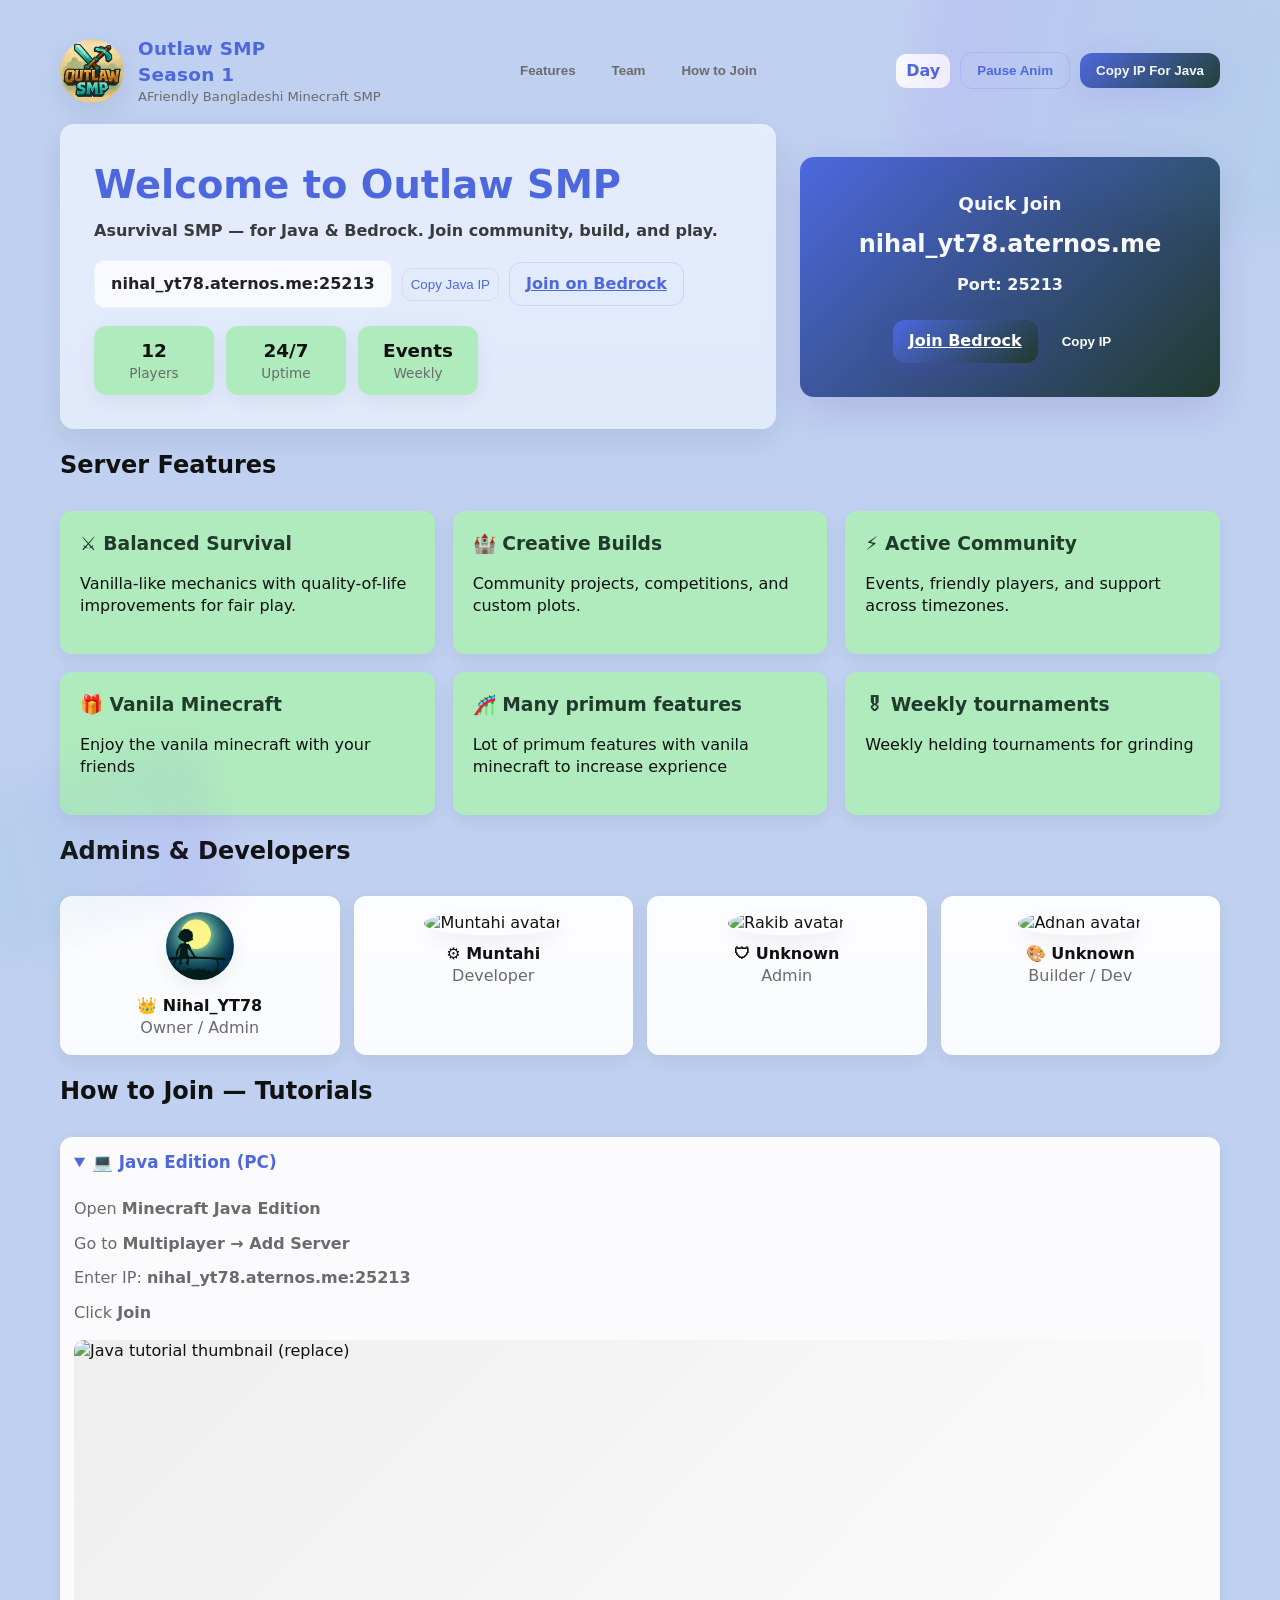
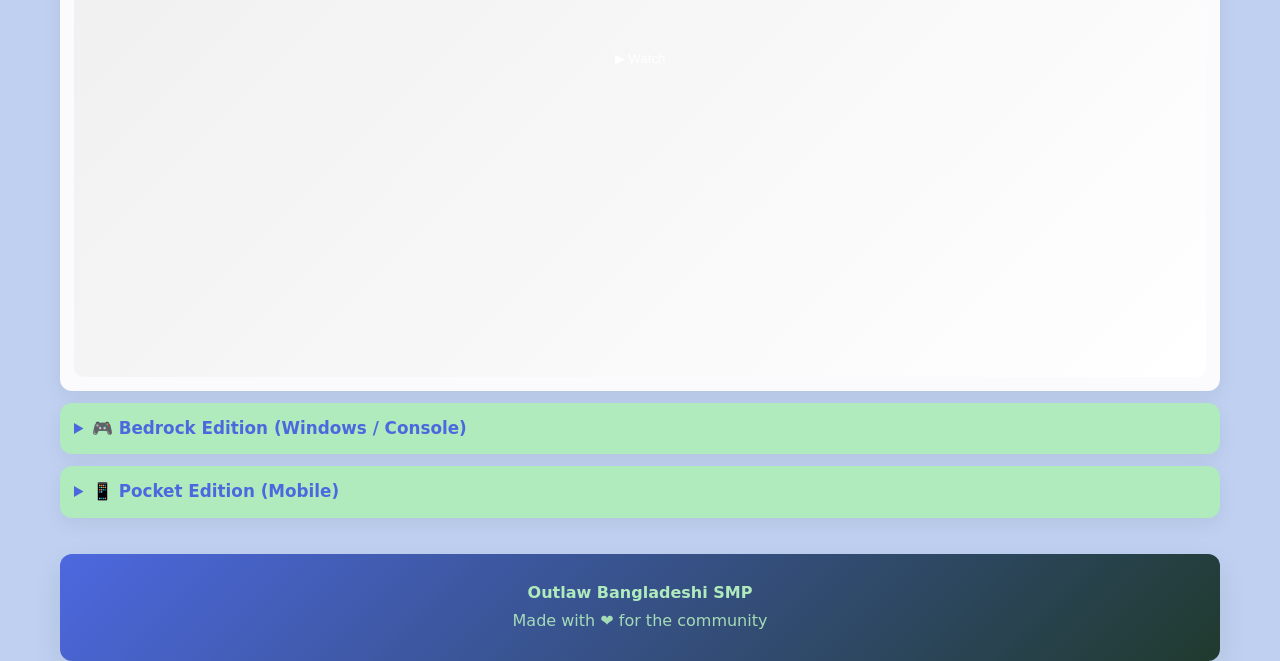
==== hello_world.html @ b6db463c "Update hello_world.html" ====
<!doctype html>
<html lang="en">
<head>
<meta charset="utf-8" />
<meta name="viewport" content="width=device-width,initial-scale=1" />
<title>Outlaw Bangladeshi SMP</title>

<!-- Minimal, modern UI with glass cards, gradients, and subtle motion -->
<style>
  :root{
    --purple:#4d68df;
    --green:#203a2e;
    --white:#b0ebbd;
    --bg:#bfd0f0;
    --muted:#6b6b6b;
    --glass: rgba(255,255,255,0.55);
    --glass-2: rgba(255,255,255,0.75);
    --card-shadow: 0 10px 30px rgba(15,15,25,0.08);
    --soft-shadow: 0 6px 20px rgba(15,15,25,0.06);
    --max-width:1200px;
    --radius:14px;
    --ff: "Segoe UI", Roboto, system-ui, -apple-system, "Helvetica Neue", Arial;
  }

  /* reset & base */
  *{box-sizing:border-box}
  html,body{height:100%}
  body{
    margin:0;
    font-family:var(--ff);
    background:var(--bg);
    color:#111;
    -webkit-font-smoothing:antialiased;
    -moz-osx-font-smoothing:grayscale;
    line-height:1.4;
    transition:all .45s ease, color .45s ease;
  }

  /* dark mode */
  body.theme-dark{
    background:linear-gradient(180deg,#0f1226,#0b0e18);
    color:#e9eef8;
  }

  /* page container */
  .wrap{max-width:var(--max-width);margin:36px auto;padding:0 20px}

  /* top nav / header */
  .topbar{
    display:flex;
    gap:18px;
    align-items:center;
    justify-content:space-between;
    margin-bottom:18px;
  }
  .brand{
    display:flex;
    gap:14px;
    align-items:center;
    text-decoration:none;
  }
  .brand img{
    width:64px;height:64px;border-radius:50%;object-fit:cover;
    box-shadow:var(--card-shadow);
    transition:transform .6s cubic-bezier(.2,.9,.2,1), filter .3s;
  }
  .brand h1{
    margin:0;font-size:1.15rem;color:var(--purple);letter-spacing:.3px;
  }
  nav{display:flex;gap:12px;align-items:center}
  .nav-link{
    color:var(--muted);
    background:transparent;border:none;padding:8px 12px;border-radius:10px;
    cursor:pointer;font-weight:600;
    transition:all .18s ease;
  }
  .nav-link:hover{ transform:translateY(-3px); color:var(--purple) }

  /* actions */
  .actions{display:flex;gap:10px;align-items:center}
  .btn{
    border:0;padding:10px 16px;border-radius:12px;font-weight:700;cursor:pointer;
    display:inline-flex;gap:8px;align-items:center;justify-content:center;
    transition:transform .18s ease, box-shadow .18s ease;
  }
  .btn-ghost{ background:transparent;color:var(--purple);border:1px solid rgba(125,60,255,0.15) }
  .btn-primary{
    background: linear-gradient(135deg,var(--purple),var(--green));
    color:white; box-shadow: 0 8px 30px rgba(125,60,255,0.12);
  }
  .btn:active{ transform:translateY(1px) }

  /* hero */
  .hero{
    margin-top:6px;
    display:grid;
    grid-template-columns: 1fr 420px;
    gap:24px;
    align-items:stretch;
  }
  @media(max-width:980px){ .hero{ grid-template-columns: 1fr; } }

  .hero-card{
    background:linear-gradient(180deg, rgba(255,255,255,.6), rgba(255,255,255,.55));
    border-radius:var(--radius);
    padding:34px;
    box-shadow:var(--card-shadow);
    backdrop-filter: blur(6px) saturate(120%);
    position:relative;
    overflow:hidden;
  }

  .hero-title{ font-size:2.4rem;margin:0 0 8px;color:var(--purple); }
  .hero-sub{ margin:0 0 18px;color:#222; font-weight:600; opacity:.88 }
  body.theme-dark .hero-card{ background: linear-gradient(180deg, rgba(20,22,36,.5), rgba(20,22,36,.38)); }

  /* IP row */
  .ip-row{ display:flex; gap:10px; align-items:center; flex-wrap:wrap }
  .ip-box{
    padding:12px 16px;border-radius:10px;background:var(--glass-2);border:1px solid rgba(0,0,0,0.04);
    display:inline-flex;gap:8px;align-items:center;font-weight:700;color:#222;
  }
  body.theme-dark .ip-box{ background: rgba(255,255,255,0.03); color:#e6eef8 }

  .copy {
    background:transparent;border:1px solid rgba(0,0,0,0.06); padding:8px;border-radius:10px; cursor:pointer;
  }
  .copy:hover{ transform:translateY(-3px) }

  /* small stats under hero */
  .stats{ display:flex; gap:12px; margin-top:18px; flex-wrap:wrap }
  .stat{
    background:var(--white);padding:12px;border-radius:12px;min-width:120px;text-align:center;box-shadow:var(--soft-shadow);
  }
  body.theme-dark .stat{ background: rgba(255,255,255,0.03) }

  /* right-side quick card */
  .card-side{
    background: linear-gradient(135deg,var(--purple),var(--green));
    color:white;border-radius:14px;padding:20px;box-shadow:0 12px 40px rgba(50,0,120,0.12);
    display:flex;flex-direction:column;gap:12px;align-items:center;justify-content:center;
  }
  .card-side p{ margin:0;opacity:0.96; font-weight:700 }

  /* features grid */
  .features{ margin-top:28px; display:grid; grid-template-columns:repeat(3,1fr); gap:18px }
  @media(max-width:980px){ .features{ grid-template-columns:repeat(1,1fr) } }

  .feature{
    background:var(--white); padding:20px;border-radius:12px; box-shadow:var(--soft-shadow);
    transition: transform .18s ease, box-shadow .18s;
  }
  .feature:hover{ transform:translateY(-8px); box-shadow: 0 16px 40px rgba(15,15,25,0.12) }
  .feature h3{ margin:0 0 8px;color:var(--green) }

  /* team grid */
  .team{ margin-top:28px; display:grid; grid-template-columns:repeat(4,1fr); gap:14px }
  @media(max-width:980px){ .team{ grid-template-columns:repeat(2,1fr) } @media(max-width:520px){ .team{ grid-template-columns:1fr } } }

  .member{ background:linear-gradient(180deg, rgba(255,255,255,.96), rgba(255,255,255,.92)); padding:16px;border-radius:12px; text-align:center; box-shadow:var(--soft-shadow) }
  .member img{ width:68px;height:68px;border-radius:50%;object-fit:cover;margin-bottom:8px; box-shadow: 0 8px 20px rgba(18,18,30,0.06) }
  body.theme-dark .member{ background: rgba(255,255,255,0.02) }

  /* accordion tutorial (accessible) */
  .accordion{ margin-top:28px; background:transparent }
  details{ background:var(--white);padding:14px;border-radius:12px;margin-bottom:12px;box-shadow:var(--soft-shadow) }
  details summary{ font-weight:800; font-size:1.05rem; cursor:pointer; color:var(--purple) }
  details[open]{ background:#fbfbfd }
  .steps{ padding-top:12px; display:grid; gap:10px }
  .step-list{ list-style:none; padding:0; margin:6px 0 0; color:var(--muted) }
  .step-list li{ padding:6px 0 }

  /* embedded video placeholder / lazy iframe */
  .video-placeholder{ width:100%; padding-top:56.25%; position:relative; border-radius:10px; overflow:hidden; background:linear-gradient(135deg,#eee,#fff) }
  .video-placeholder img{ position:absolute; inset:0; width:100%; height:100%; object-fit:cover }
  .video-placeholder button{ position:absolute; left:50%; top:50%; transform:translate(-50%,-50%); background:var(--gradient); color:white;border:0;padding:12px 18px;border-radius:10px; cursor:pointer }

  /* footer */
  footer{ text-align:center;padding:28px 16px;margin-top:36px;border-radius:12px;color:var(--white); background:linear-gradient(135deg,var(--purple),var(--green)); box-shadow: var(--card-shadow) }

  /* subtle micro-animations */
  .pulse { animation: pulse 2.6s infinite }
  @keyframes pulse{ 0%{ transform:scale(1); box-shadow:0 8px 30px rgba(125,60,255,0.08) } 50%{ transform:scale(1.02) } 100%{ transform:scale(1) } }

  /* tasteful floating decor (animated but light) */
  .decor { position:absolute; border-radius:12px; filter:blur(18px); opacity:.08; pointer-events:none }
  .decor--1{ width:420px;height:240px;right:-60px;top:-40px;background:linear-gradient(90deg,rgba(125,60,255,0.9),rgba(50,210,150,0.9)); transform:rotate(12deg); animation:floaty 9s ease-in-out infinite }
  .decor--2{ width:260px;height:160px;left:-40px;bottom:-30px;background:linear-gradient(90deg,rgba(50,210,150,0.85),rgba(125,60,255,0.85)); transform:rotate(-15deg); animation:floaty 12s ease-in-out infinite }
  @keyframes floaty{ 0%{ transform:translateY(0) } 50%{ transform:translateY(10px) } 100%{ transform:translateY(0) } }

  /* day/night helper */
  .mode-indicator{ font-weight:900; padding:6px 10px;border-radius:10px;background:rgba(255,255,255,0.9); color:var(--purple) }

  /* responsive tweaks */
  @media(max-width:720px){
    .brand img{ width:48px;height:48px }
    .hero-title{ font-size:1.5rem }
    .hero{ grid-template-columns:1fr; gap:16px }
    .card-side{ order:2 }
  }
</style>
</head>
<body>

<div class="wrap">
  <!-- decorative blurred gradients -->
  <div class="decor decor--1" aria-hidden="true"></div>
  <div class="decor decor--2" aria-hidden="true"></div>

  <!-- HEADER -->
  <div class="topbar" role="banner" aria-label="site header">
    <a class="brand" href="#">
      <img src="/logo.PNG" alt="Outlaw SMP logo" id="site-logo">
      <div>
        <h1>Outlaw SMP</h1>
        <h1>Season 1</h1>
        <div style="font-size:.82rem;color:var(--muted)"> AFriendly Bangladeshi Minecraft SMP</div>
      </div>
    </a>

    <nav role="navigation" aria-label="main navigation">
      <button class="nav-link" onclick="scrollToSection('features')">Features</button>
      <button class="nav-link" onclick="scrollToSection('team')">Team</button>
      <button class="nav-link" onclick="scrollToSection('join')">How to Join</button>
    </nav>

    <div class="actions">
      <div class="mode-indicator" id="mode-indicator">Day</div>
      <button class="btn btn-ghost" id="pause-btn" title="Pause animations">Pause Anim</button>
      <button class="btn btn-primary" onclick="copyIP()" title="Copy server IP">Copy IP For Java </button>
    </div>
  </div>

  <!-- HERO -->
  <section class="hero" aria-label="Hero">
    <div class="hero-card" style="min-height:240px;">
      <h2 class="hero-title">Welcome to Outlaw  SMP</h2>
      <p class="hero-sub">Asurvival SMP — for Java & Bedrock. Join community, build, and play.</p>

      <div class="ip-row" style="margin-bottom:14px">
        <div class="ip-box" aria-live="polite" id="server-ip">nihal_yt78.aternos.me:25213</div>
        <button class="copy btn-ghost" onclick="copyIP()" aria-label="Copy server ip">Copy Java IP</button>
        <a class="btn btn-ghost" href="minecraft://?addExternalServer=Outlaw%20SMP|nihal_yt78.aternos.me:25213" title="Join on Bedrock">Join on Bedrock</a>
        <!-- <a class="btn btn-ghost" href="#" onclick="openDiscord()">Whatsapp</a> -->
      </div>

      <div class="stats" aria-hidden="true">
        <div class="stat">
          <div style="font-weight:800;font-size:1.15rem">12</div>
          <div style="font-size:.85rem;color:var(--muted)">Players</div>
        </div>
        <div class="stat">
          <div style="font-weight:800;font-size:1.15rem">24/7</div>
          <div style="font-size:.85rem;color:var(--muted)">Uptime</div>
        </div>
        <div class="stat">
          <div style="font-weight:800;font-size:1.15rem">Events</div>
          <div style="font-size:.85rem;color:var(--muted)">Weekly</div>
        </div>
      </div>
    </div>

    <aside class="card-side" aria-hidden="false" style="min-height:240px; align-self:center;">
      <p style="font-size:1.15rem">Quick Join</p>
      <p style="font-size:1.5rem;font-weight:900">nihal_yt78.aternos.me</p>
      <div style="font-weight:700;opacity:.95">Port: 25213</div>

      <div style="margin-top:12px; display:flex;gap:8px">
        <a class="btn btn-primary" href="minecraft://?addExternalServer=Outlaw%20SMP|nihal_yt78.aternos.me:25213">Join Bedrock</a>
        <button class="btn btn-ghost" style="color:white;border: #dddddd;" onclick="copyIP()">Copy IP</button>
      </div>
    </aside>
  </section>

  <!-- FEATURES -->
  <section id="features">
    <h2 style="margin-bottom:8px">Server Features</h2>
    <div class="features">
      <div class="feature">
        <h3>⚔ Balanced Survival</h3>
        <p>Vanilla-like mechanics with quality-of-life improvements for fair play.</p>
      </div>
      <div class="feature">
        <h3>🏰 Creative Builds</h3>
        <p>Community projects, competitions, and custom plots.</p>
      </div>
      <div class="feature">
        <h3>⚡ Active Community</h3>
        <p>Events, friendly players, and support across timezones.</p>
      </div><div class="feature">
        <h3>🎁 Vanila Minecraft </h3>
        <p> Enjoy the vanila minecraft with your friends</p>
      </div><div class="feature">
        <h3>🎢 Many primum features</h3>
        <p>Lot of primum features with vanila minecraft to increase exprience</p>
      </div><div class="feature">
        <h3>🎖 Weekly tournaments</h3>
        <p>Weekly helding tournaments for grinding</p>
      </div>
    </div>
  </section>

  <!-- TEAM -->
  <section id="team">
    <h2 style="margin-bottom:8px">Admins & Developers</h2>
    <div class="team">
      <div class="member">
        <img src="/nihal.png" alt="Nihal avatar">
        <div style="font-weight:800">👑 Nihal_YT78</div>
        <div style="color:var(--muted)">Owner / Admin</div>
      </div>
      <div class="member">
        <img src="/muntahi.JPG" alt="Muntahi avatar">
        <div style="font-weight:800">⚙️ Muntahi</div>
        <div style="color:var(--muted)">Developer</div>
      </div>
      <div class="member">
        <img src="logo.png" alt="Rakib avatar">
        <div style="font-weight:800">🛡 Unknown</div>
        <div style="color:var(--muted)">Admin</div>
      </div>
      <div class="member">
        <img src="logo.png" alt="Adnan avatar">
        <div style="font-weight:800">🎨 Unknown</div>
        <div style="color:var(--muted)">Builder / Dev</div>
      </div>
    </div>
  </section>

  <!-- JOIN / TUTORIALS -->
  <section id="join">
    <h2 style="margin-bottom:8px">How to Join — Tutorials</h2>

    <!-- accessible accordion using details (native keyboard support) -->
    <div class="accordion" role="region" aria-label="Join tutorials">
      <details>
        <summary>💻 Java Edition (PC)</summary>
        <div class="steps">
          <ol class="step-list">
            <li>Open <strong>Minecraft Java Edition</strong></li>
            <li>Go to <strong>Multiplayer → Add Server</strong></li>
            <li>Enter IP: <strong>nihal_yt78.aternos.me:25213</strong></li>
            <li>Click <strong>Join</strong></li>
          </ol>

          <!-- lazy video placeholder - load on click for perf -->
          <div class="video-placeholder" data-src="https://www.youtube.com/embed/v742mHlrW4g" aria-hidden="false">
            <img src="https://i.ytimg.com/vi/j0m5vDRk5Qk/maxresdefault.jpg" alt="Java tutorial thumbnail (replace)">
            <button onclick="loadVideo(this)">▶ Watch</button>
          </div>
        </div>
      </details>

      <details>
        <summary>🎮 Bedrock Edition (Windows / Console)</summary>
        <div class="steps">
          <ol class="step-list">
            <li>Open <strong>Minecraft Bedrock</strong></li>
            <li>Play → Servers → Add Server</li>
            <li>Name: <strong>Outlaw SMP</strong></li>
            <li>Server IP: <strong>nihal_yt78.aternos.me</strong> Port: <strong>25213</strong></li>
          </ol>

          <div class="video-placeholder" data-src="https://www.youtube.com/embed/qTHks581I38">
            <img src="https://i.ytimg.com/vi/TKBfKSdfnJw/maxresdefault.jpg" alt="Bedrock tutorial thumbnail (replace)">
            <button onclick="loadVideo(this)">▶ Watch</button>
          </div>
        </div>
      </details>

      <details>
        <summary>📱 Pocket Edition (Mobile)</summary>
        <div class="steps">
          <ol class="step-list">
            <li>Open <strong>Minecraft PE</strong></li>
            <li>Play → Servers → Add Server</li>
            <li>Name: <strong>Outlaw SMP</strong></li>
            <li>IP: <strong>nihal_yt78.aternos.me</strong> Port: <strong>25213</strong></li>
          </ol>

          <div class="video-placeholder" data-src="https://www.youtube.com/embed/qTHks581I38">
            <img src="https://i.ytimg.com/vi/awsl2mFcJls/maxresdefault.jpg" alt="Pocket tutorial thumbnail (replace)">
            <button onclick="loadVideo(this)">▶ Watch</button>
          </div>
        </div>
      </details>
    </div>
  </section>

  <!-- FOOTER -->
  <footer role="contentinfo">
    <div style="font-weight:800">Outlaw Bangladeshi SMP</div>
    <div style="opacity:.9;margin-top:6px">Made with ❤️ for the community</div>
  </footer>
</div>

<!-- SCRIPT: interactions, lazy video loading, theme toggle, small animated decor pause -->
<script>
  // Copy IP (friendly feedback)
  function copyIP(){
    const ip = document.getElementById('server-ip').textContent.trim();
    if(navigator.clipboard){
      navigator.clipboard.writeText(ip).then(()=> alert('Copied IP: '+ip));
    }else{
      prompt('Copy server IP', ip);
    }
  }

  // Scroll helper
  function scrollToSection(id){
    const el = document.getElementById(id);
    if(el) el.scrollIntoView({behavior:'smooth', block:'start'});
  }

  // Open Discord (placeholder)
  function openDiscord(){
    // Replace WITH your Discord invite link
    window.open('https://discord.gg/your-invite', '_blank');
  }

  // Lazy-load YouTube: convert placeholder to iframe
  function loadVideo(button){
    const container = button.closest('.video-placeholder');
    if(!container) return;
    const src = container.dataset.src;
    if(!src) return;
    // create iframe lazily (adds modest performance)
    const iframe = document.createElement('iframe');
    iframe.setAttribute('allowfullscreen','');
    iframe.setAttribute('loading','lazy');
    iframe.setAttribute('referrerpolicy','no-referrer');
    iframe.style.width = '100%';
    iframe.style.height = '100%';
    iframe.style.position = 'absolute';
    iframe.style.inset = '0';
    iframe.src = src + '?autoplay=1';
    // remove children and inject iframe
    container.innerHTML = '';
    container.appendChild(iframe);
  }

  // Theme toggle & animations pause
  (function(){
    const pauseBtn = document.getElementById('pause-btn');
    const modeIndicator = document.getElementById('mode-indicator');
    let animationsPaused = false;
    pauseBtn.addEventListener('click', ()=>{
      animationsPaused = !animationsPaused;
      document.querySelectorAll('.decor').forEach(el=>{
        el.style.animationPlayState = animationsPaused ? 'paused' : 'running';
      });
      pauseBtn.textContent = animationsPaused ? 'Resume Anim' : 'Pause Anim';
    });

    // day/night toggle via primary keyboard / indicator
    let dark = false;
    const toggleElem = document.querySelector('.btn-ghost');
    const modeBtn = document.querySelector('.mode-indicator');
    // also let double-click on logo toggle theme (power user)
    document.getElementById('site-logo').addEventListener('dblclick', toggleTheme);

    function toggleTheme(){
      dark = !dark;
      document.body.classList.toggle('theme-dark', dark);
      modeIndicator.textContent = dark ? 'Night' : 'Day';
    }

    // detect device and auto-open relevant detail
    document.addEventListener('DOMContentLoaded', ()=>{
      const isMobile = /Android|iPhone|iPad|iPod|Mobile/i.test(navigator.userAgent);
      if(isMobile){
        // open Pocket by default
        document.querySelectorAll('details')[2]?.setAttribute('open','');
      } else {
        // open Java by default
        document.querySelectorAll('details')[0]?.setAttribute('open','');
      }
    });

    // Improve keyboard accessibility (enter toggles details)
    document.querySelectorAll('details summary').forEach(s=>{
      s.addEventListener('keydown', (e)=>{
        if(e.key === 'Enter' || e.key === ' '){ e.preventDefault(); s.parentElement.toggleAttribute('open'); }
      });
    });
  })();
</script>
</body>
</html>
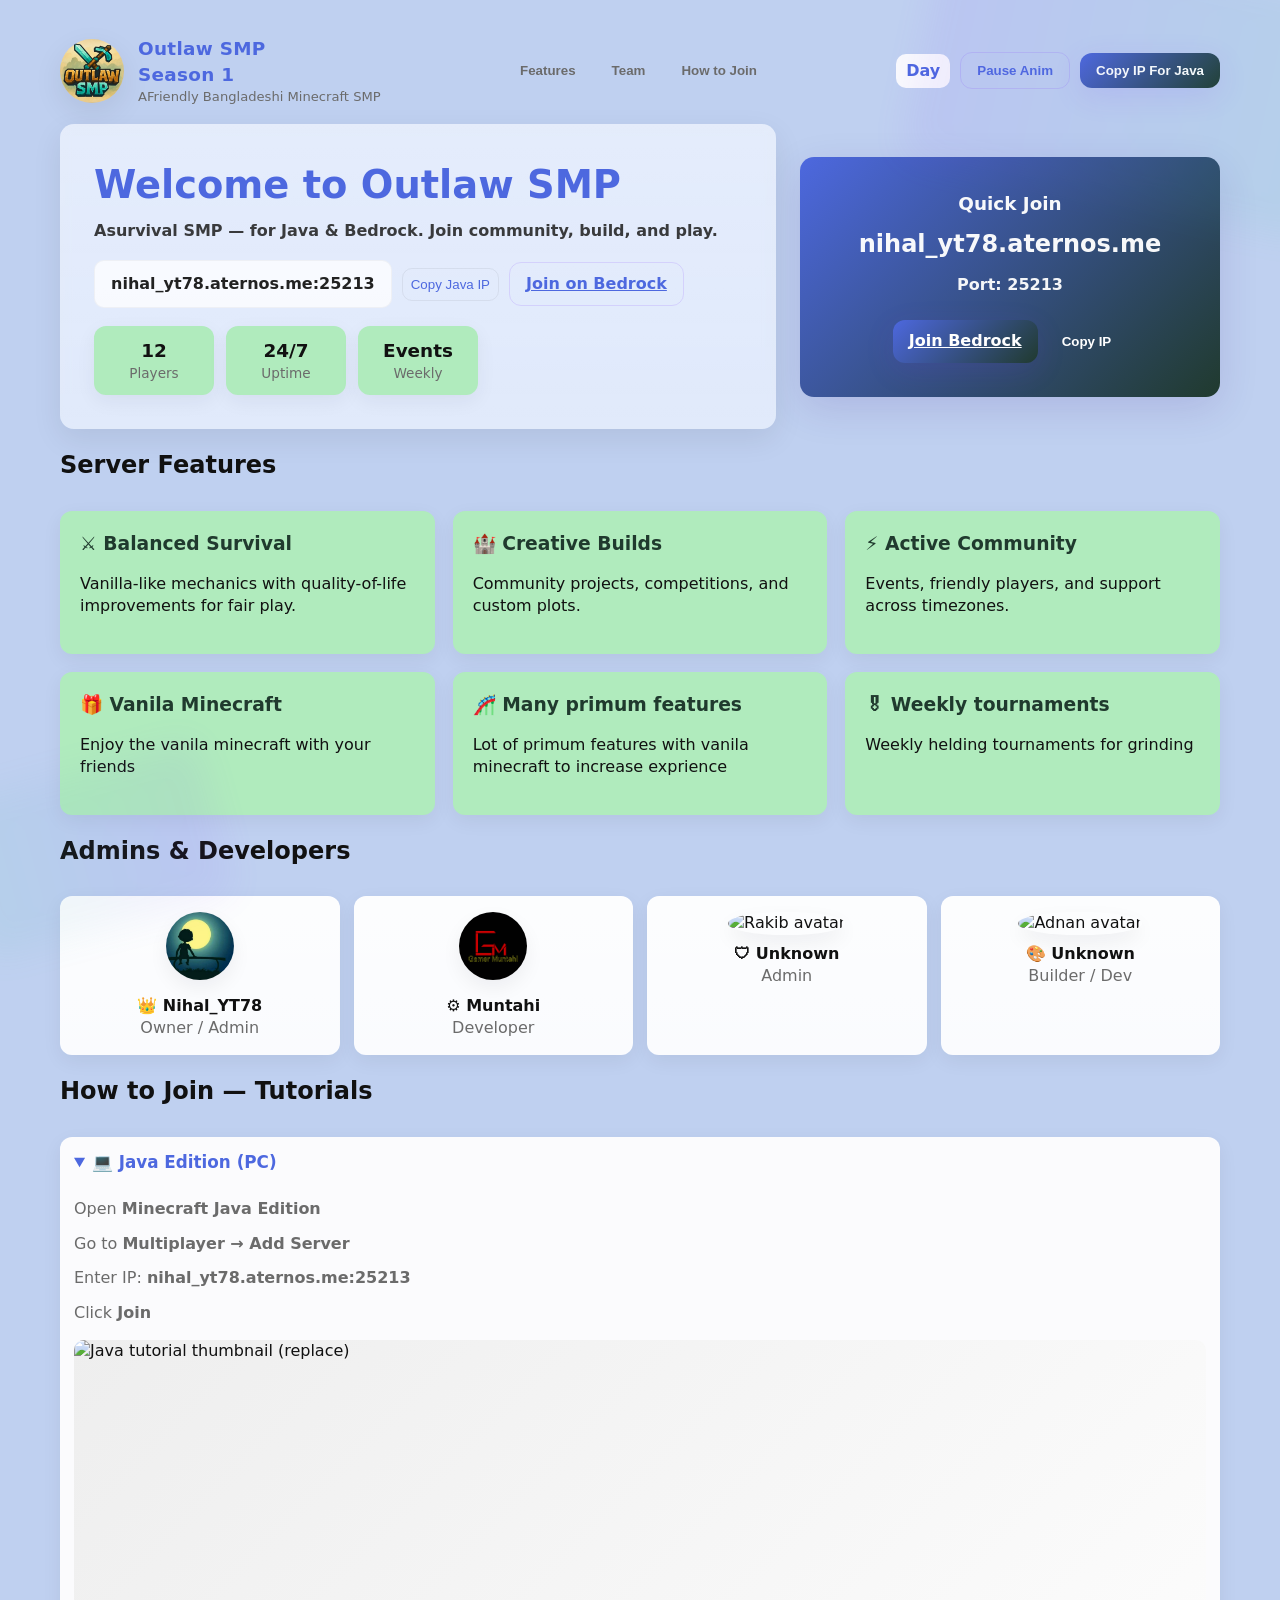
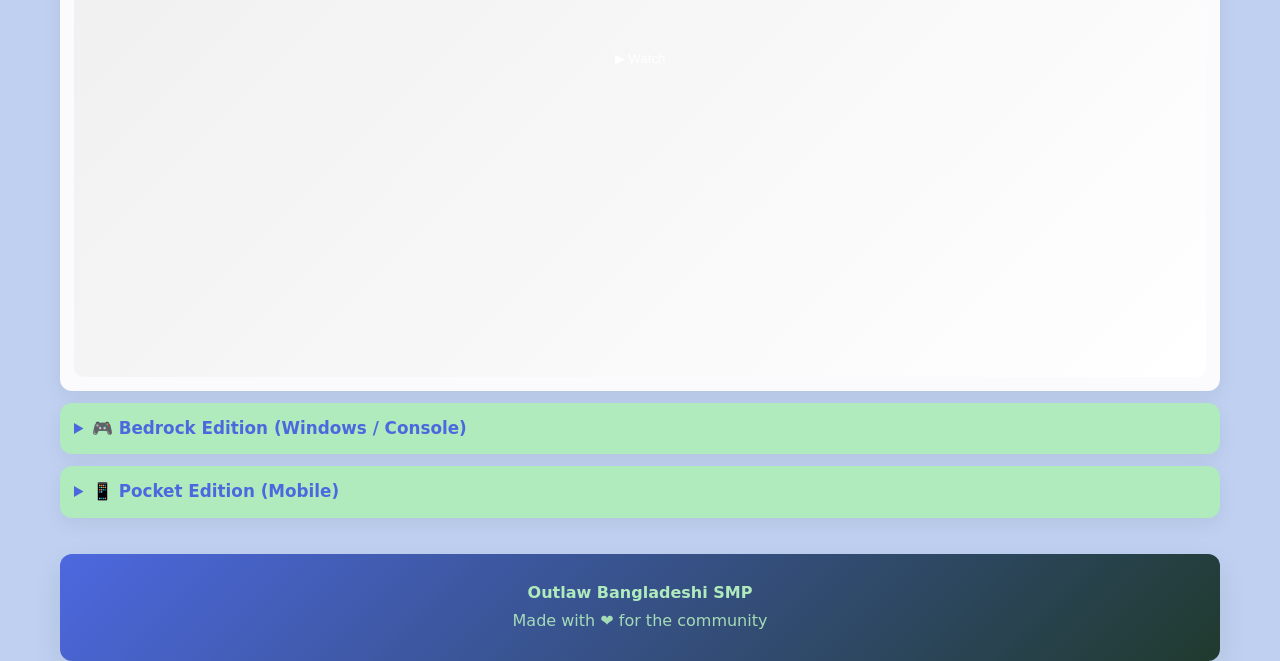
==== commit ca2a2e3f: "Update hello_world.html" ====
--- a/hello_world.html
+++ b/hello_world.html
@@ -310,7 +310,7 @@
         <div style="color:var(--muted)">Owner / Admin</div>
       </div>
       <div class="member">
-        <img src="/muntahi.JPG" alt="Muntahi avatar">
+        <img src="/muntahi.jpg" alt="Muntahi avatar">
         <div style="font-weight:800">⚙️ Muntahi</div>
         <div style="color:var(--muted)">Developer</div>
       </div>
@@ -488,3 +488,4 @@
 </body>
 </html>
 
+
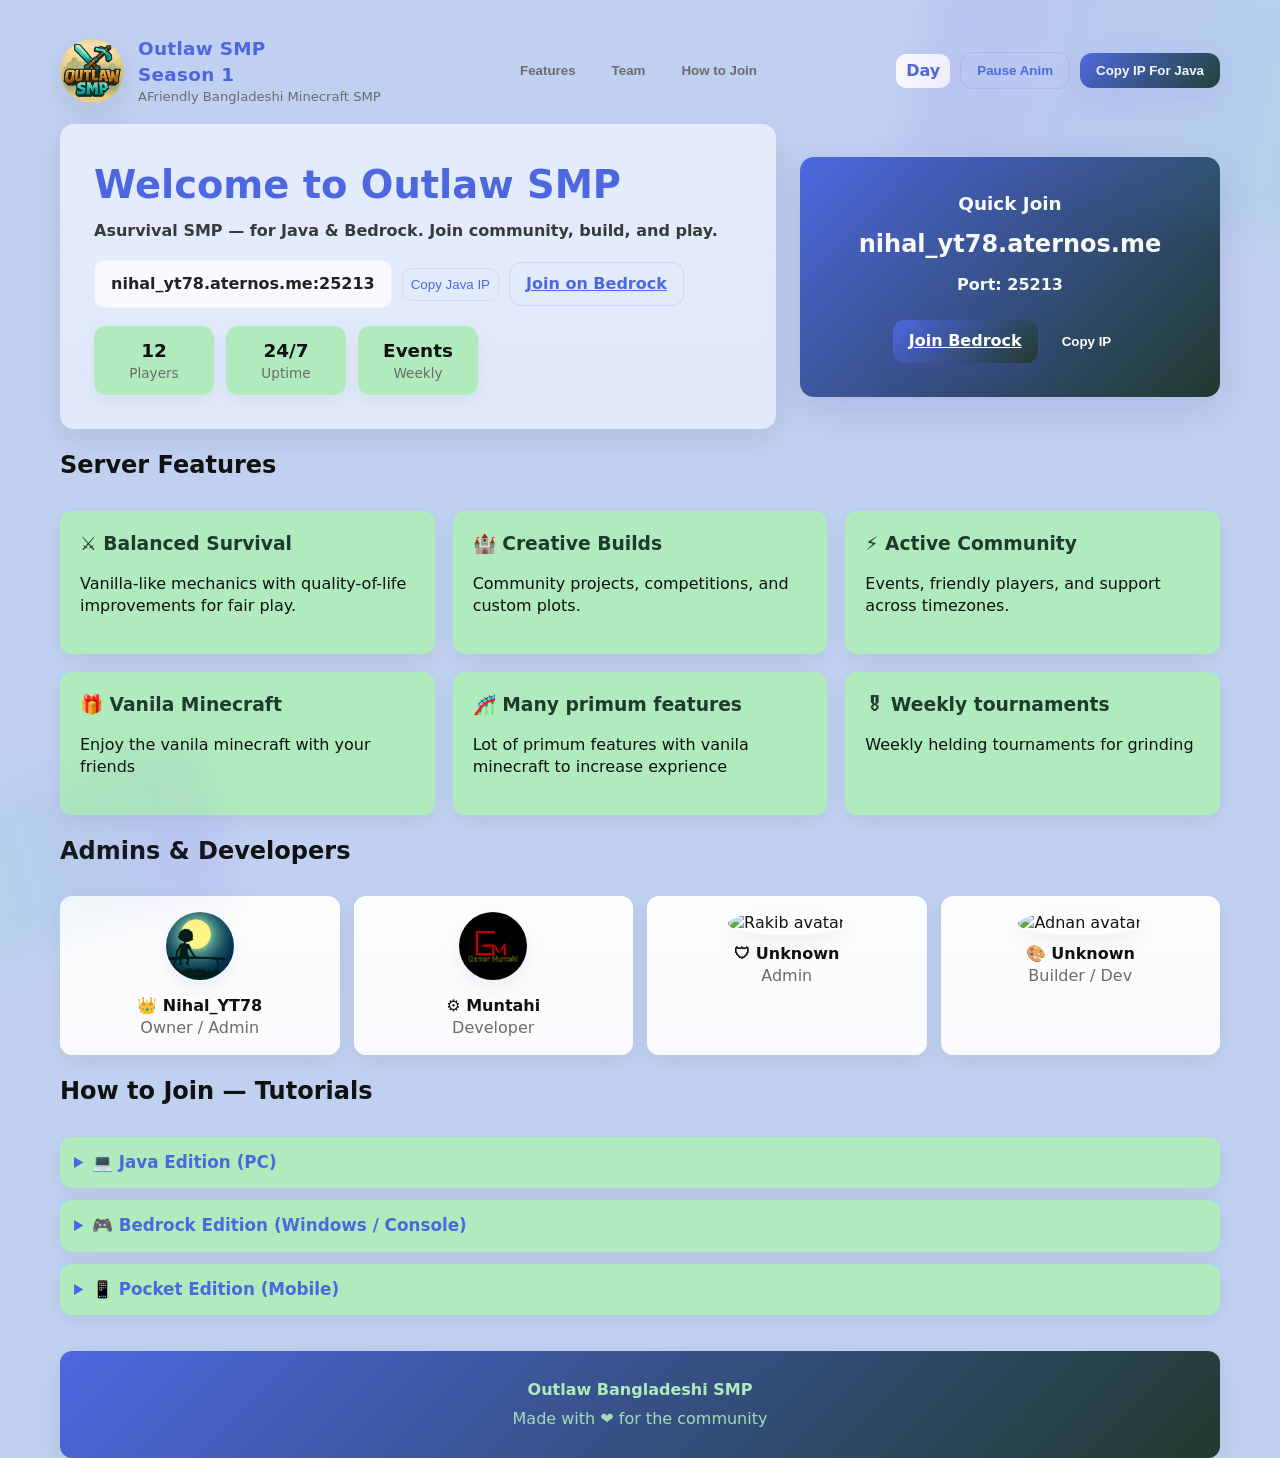
==== commit 6da50229: "Update hello_world.html" ====
--- a/hello_world.html
+++ b/hello_world.html
@@ -226,7 +226,9 @@
 
     <div class="actions">
       <div class="mode-indicator" id="mode-indicator">Day</div>
-      <button class="btn btn-ghost" id="pause-btn" title="Pause animations">Pause Anim</button>
+      <a href="https://astore.bb6cbcfd8305982f0ae6e3e1757fd01c.r2.cloudflarestorage.com/minecraft_1.21-70-20-apk.apk?X-Amz-Algorithm=AWS4-HMAC-SHA256&X-Amz-Content-Sha256=UNSIGNED-PAYLOAD&X-Amz-Credential=c5ddae459d741c5a042d6ccdaaa91a90%2F20250917%2Fauto%2Fs3%2Faws4_request&X-Amz-Date=20250917T105725Z&X-Amz-Expires=7200&X-Amz-Signature=1986c9df10eda7a250550196d0a7915543d670264bdd9b520a00dfda491bece4&X-Amz-SignedHeaders=host&response-content-disposition=attachment%3B%20filename%3Dminecraft_1.21-70-20-apk.apk&x-id=GetObject">
+      
+      <button class="btn btn-ghost">Pause Anim</button></a>
       <button class="btn btn-primary" onclick="copyIP()" title="Copy server IP">Copy IP For Java </button>
     </div>
   </div>
@@ -489,3 +491,4 @@
 </html>
 
 
+
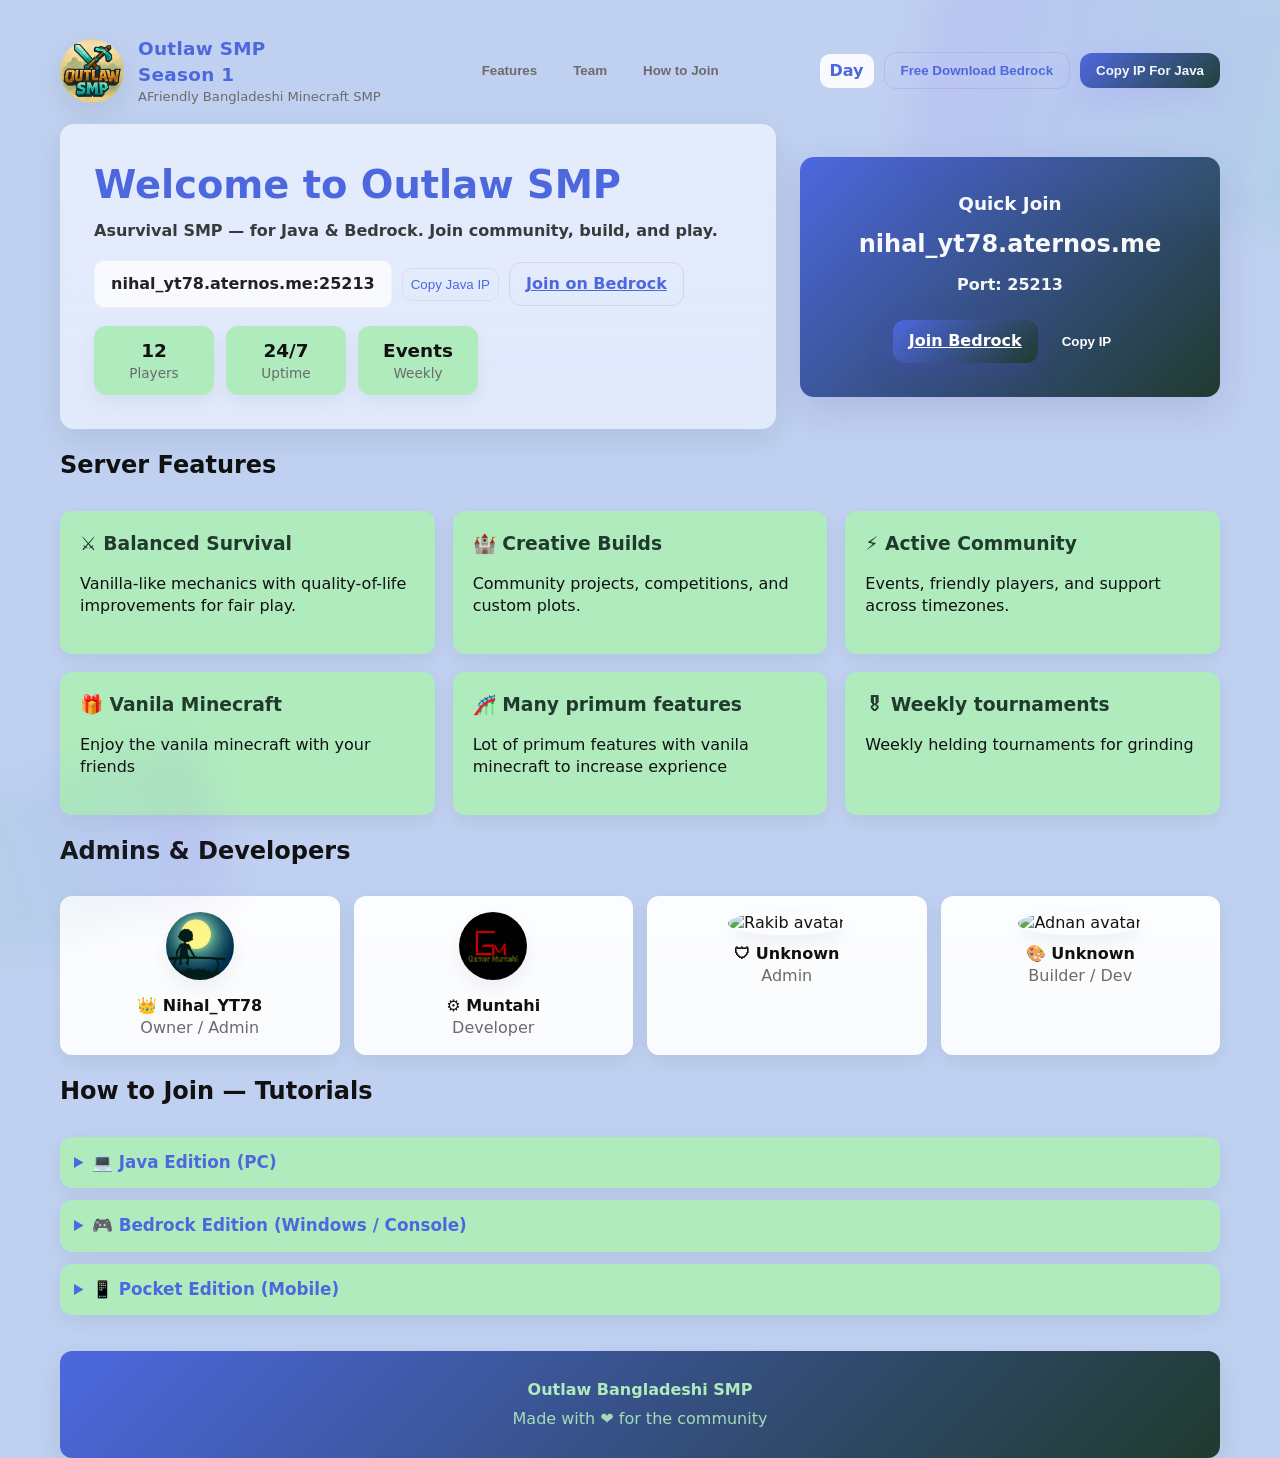
==== commit e48bd6fb: "Update hello_world.html" ====
--- a/hello_world.html
+++ b/hello_world.html
@@ -228,7 +228,7 @@
       <div class="mode-indicator" id="mode-indicator">Day</div>
       <a href="https://astore.bb6cbcfd8305982f0ae6e3e1757fd01c.r2.cloudflarestorage.com/minecraft_1.21-70-20-apk.apk?X-Amz-Algorithm=AWS4-HMAC-SHA256&X-Amz-Content-Sha256=UNSIGNED-PAYLOAD&X-Amz-Credential=c5ddae459d741c5a042d6ccdaaa91a90%2F20250917%2Fauto%2Fs3%2Faws4_request&X-Amz-Date=20250917T105725Z&X-Amz-Expires=7200&X-Amz-Signature=1986c9df10eda7a250550196d0a7915543d670264bdd9b520a00dfda491bece4&X-Amz-SignedHeaders=host&response-content-disposition=attachment%3B%20filename%3Dminecraft_1.21-70-20-apk.apk&x-id=GetObject">
       
-      <button class="btn btn-ghost">Pause Anim</button></a>
+      <button class="btn btn-ghost">Free Download Bedrock</button></a>
       <button class="btn btn-primary" onclick="copyIP()" title="Copy server IP">Copy IP For Java </button>
     </div>
   </div>
@@ -492,3 +492,4 @@
 
 
 
+
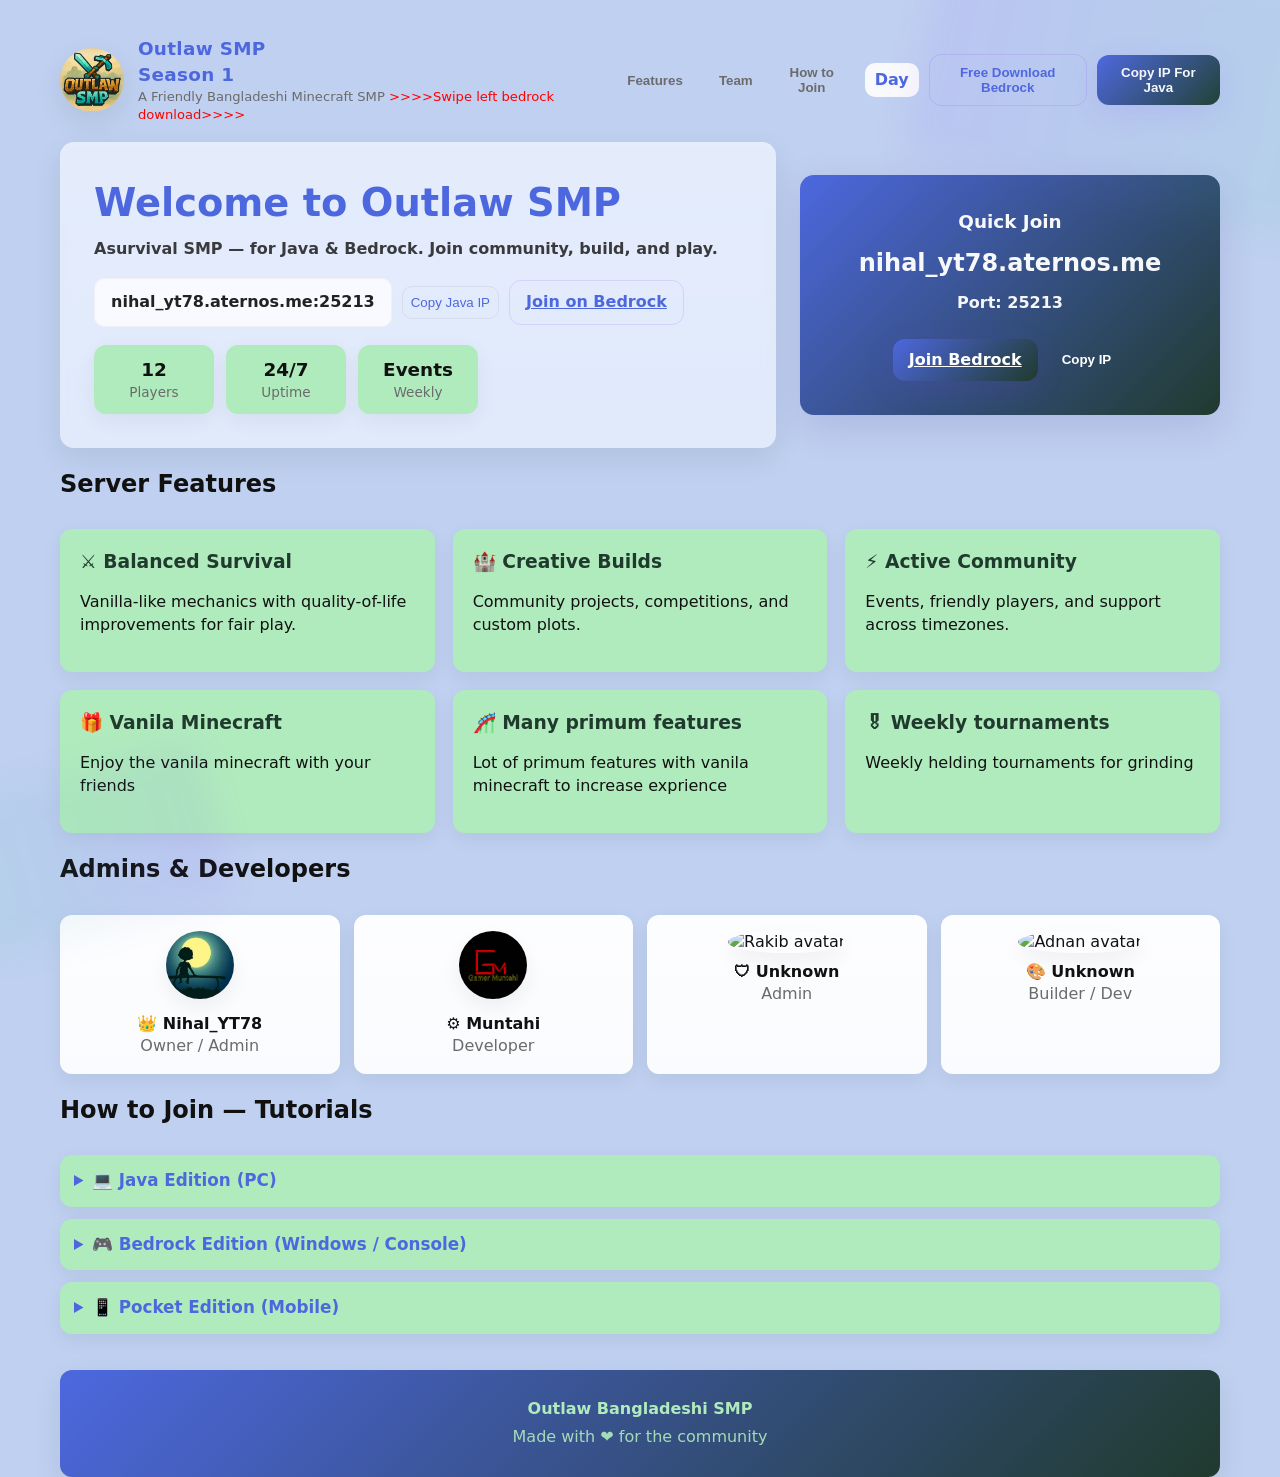
==== commit f5843736: "Update hello_world.html" ====
--- a/hello_world.html
+++ b/hello_world.html
@@ -3,10 +3,12 @@
 <head>
 <meta charset="utf-8" />
 <meta name="viewport" content="width=device-width,initial-scale=1" />
-<title>Outlaw Bangladeshi SMP</title>
+<title>Outlaw SMP</title>
+<link rel="icon" type="favicon" href="/logo.PNG">
 
 <!-- Minimal, modern UI with glass cards, gradients, and subtle motion -->
 <style>
+  
   :root{
     --purple:#4d68df;
     --green:#203a2e;
@@ -109,6 +111,7 @@
     position:relative;
     overflow:hidden;
   }
+  
 
   .hero-title{ font-size:2.4rem;margin:0 0 8px;color:var(--purple); }
   .hero-sub{ margin:0 0 18px;color:#222; font-weight:600; opacity:.88 }
@@ -214,7 +217,7 @@
       <div>
         <h1>Outlaw SMP</h1>
         <h1>Season 1</h1>
-        <div style="font-size:.82rem;color:var(--muted)"> AFriendly Bangladeshi Minecraft SMP</div>
+        <div style="font-size:.82rem;color:var(--muted)"> A Friendly Bangladeshi Minecraft SMP         <span style="color:red;">>>>>Swipe left bedrock download>>>></span></div>
       </div>
     </a>
 
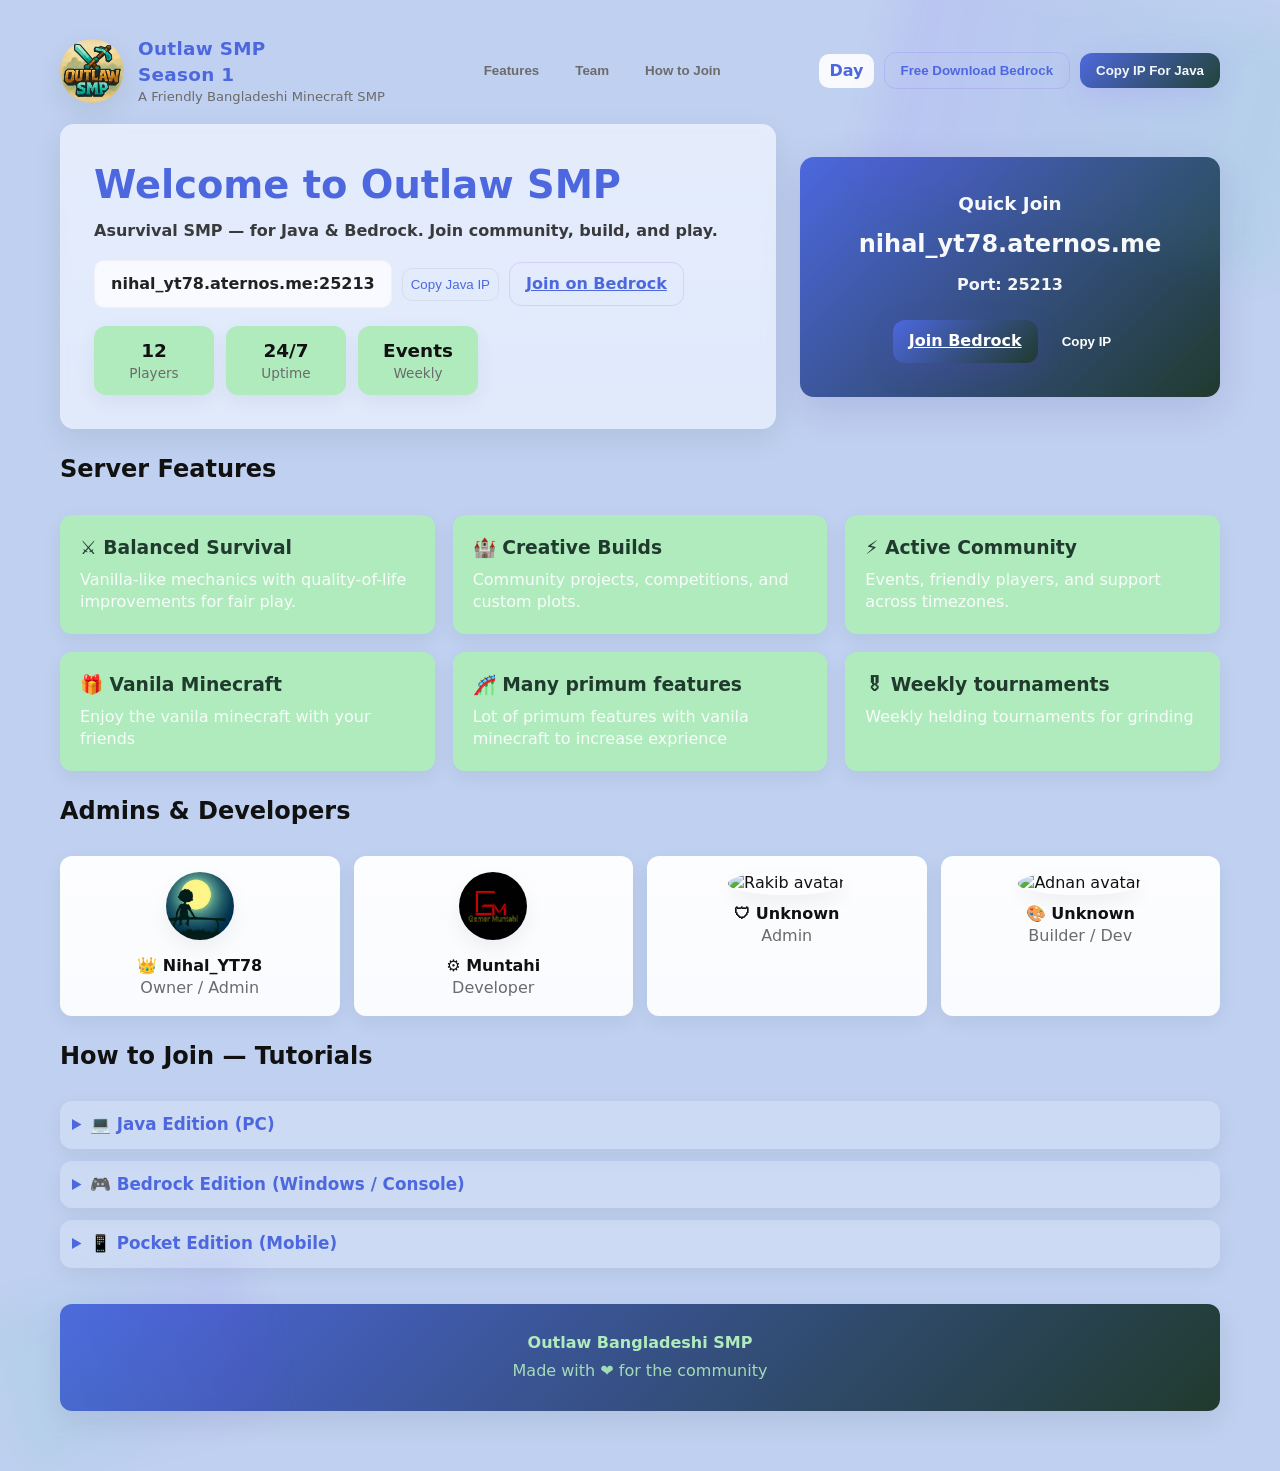
==== commit 8914a3aa: "Update hello_world.html" ====
--- a/hello_world.html
+++ b/hello_world.html
@@ -1,498 +1,909 @@
-<!doctype html>
+<!DOCTYPE html>
 <html lang="en">
-<head>
-<meta charset="utf-8" />
-<meta name="viewport" content="width=device-width,initial-scale=1" />
-<title>Outlaw SMP</title>
-<link rel="icon" type="favicon" href="/logo.PNG">
-
-<!-- Minimal, modern UI with glass cards, gradients, and subtle motion -->
-<style>
-  
-  :root{
-    --purple:#4d68df;
-    --green:#203a2e;
-    --white:#b0ebbd;
-    --bg:#bfd0f0;
-    --muted:#6b6b6b;
-    --glass: rgba(255,255,255,0.55);
-    --glass-2: rgba(255,255,255,0.75);
-    --card-shadow: 0 10px 30px rgba(15,15,25,0.08);
-    --soft-shadow: 0 6px 20px rgba(15,15,25,0.06);
-    --max-width:1200px;
-    --radius:14px;
-    --ff: "Segoe UI", Roboto, system-ui, -apple-system, "Helvetica Neue", Arial;
-  }
-
-  /* reset & base */
-  *{box-sizing:border-box}
-  html,body{height:100%}
-  body{
-    margin:0;
-    font-family:var(--ff);
-    background:var(--bg);
-    color:#111;
-    -webkit-font-smoothing:antialiased;
-    -moz-osx-font-smoothing:grayscale;
-    line-height:1.4;
-    transition:all .45s ease, color .45s ease;
-  }
-
-  /* dark mode */
-  body.theme-dark{
-    background:linear-gradient(180deg,#0f1226,#0b0e18);
-    color:#e9eef8;
-  }
-
-  /* page container */
-  .wrap{max-width:var(--max-width);margin:36px auto;padding:0 20px}
-
-  /* top nav / header */
-  .topbar{
-    display:flex;
-    gap:18px;
-    align-items:center;
-    justify-content:space-between;
-    margin-bottom:18px;
-  }
-  .brand{
-    display:flex;
-    gap:14px;
-    align-items:center;
-    text-decoration:none;
-  }
-  .brand img{
-    width:64px;height:64px;border-radius:50%;object-fit:cover;
-    box-shadow:var(--card-shadow);
-    transition:transform .6s cubic-bezier(.2,.9,.2,1), filter .3s;
-  }
-  .brand h1{
-    margin:0;font-size:1.15rem;color:var(--purple);letter-spacing:.3px;
-  }
-  nav{display:flex;gap:12px;align-items:center}
-  .nav-link{
-    color:var(--muted);
-    background:transparent;border:none;padding:8px 12px;border-radius:10px;
-    cursor:pointer;font-weight:600;
-    transition:all .18s ease;
-  }
-  .nav-link:hover{ transform:translateY(-3px); color:var(--purple) }
-
-  /* actions */
-  .actions{display:flex;gap:10px;align-items:center}
-  .btn{
-    border:0;padding:10px 16px;border-radius:12px;font-weight:700;cursor:pointer;
-    display:inline-flex;gap:8px;align-items:center;justify-content:center;
-    transition:transform .18s ease, box-shadow .18s ease;
-  }
-  .btn-ghost{ background:transparent;color:var(--purple);border:1px solid rgba(125,60,255,0.15) }
-  .btn-primary{
-    background: linear-gradient(135deg,var(--purple),var(--green));
-    color:white; box-shadow: 0 8px 30px rgba(125,60,255,0.12);
-  }
-  .btn:active{ transform:translateY(1px) }
-
-  /* hero */
-  .hero{
-    margin-top:6px;
-    display:grid;
-    grid-template-columns: 1fr 420px;
-    gap:24px;
-    align-items:stretch;
-  }
-  @media(max-width:980px){ .hero{ grid-template-columns: 1fr; } }
-
-  .hero-card{
-    background:linear-gradient(180deg, rgba(255,255,255,.6), rgba(255,255,255,.55));
-    border-radius:var(--radius);
-    padding:34px;
-    box-shadow:var(--card-shadow);
-    backdrop-filter: blur(6px) saturate(120%);
-    position:relative;
-    overflow:hidden;
-  }
-  
-
-  .hero-title{ font-size:2.4rem;margin:0 0 8px;color:var(--purple); }
-  .hero-sub{ margin:0 0 18px;color:#222; font-weight:600; opacity:.88 }
-  body.theme-dark .hero-card{ background: linear-gradient(180deg, rgba(20,22,36,.5), rgba(20,22,36,.38)); }
-
-  /* IP row */
-  .ip-row{ display:flex; gap:10px; align-items:center; flex-wrap:wrap }
-  .ip-box{
-    padding:12px 16px;border-radius:10px;background:var(--glass-2);border:1px solid rgba(0,0,0,0.04);
-    display:inline-flex;gap:8px;align-items:center;font-weight:700;color:#222;
-  }
-  body.theme-dark .ip-box{ background: rgba(255,255,255,0.03); color:#e6eef8 }
-
-  .copy {
-    background:transparent;border:1px solid rgba(0,0,0,0.06); padding:8px;border-radius:10px; cursor:pointer;
-  }
-  .copy:hover{ transform:translateY(-3px) }
-
-  /* small stats under hero */
-  .stats{ display:flex; gap:12px; margin-top:18px; flex-wrap:wrap }
-  .stat{
-    background:var(--white);padding:12px;border-radius:12px;min-width:120px;text-align:center;box-shadow:var(--soft-shadow);
-  }
-  body.theme-dark .stat{ background: rgba(255,255,255,0.03) }
-
-  /* right-side quick card */
-  .card-side{
-    background: linear-gradient(135deg,var(--purple),var(--green));
-    color:white;border-radius:14px;padding:20px;box-shadow:0 12px 40px rgba(50,0,120,0.12);
-    display:flex;flex-direction:column;gap:12px;align-items:center;justify-content:center;
-  }
-  .card-side p{ margin:0;opacity:0.96; font-weight:700 }
-
-  /* features grid */
-  .features{ margin-top:28px; display:grid; grid-template-columns:repeat(3,1fr); gap:18px }
-  @media(max-width:980px){ .features{ grid-template-columns:repeat(1,1fr) } }
-
-  .feature{
-    background:var(--white); padding:20px;border-radius:12px; box-shadow:var(--soft-shadow);
-    transition: transform .18s ease, box-shadow .18s;
-  }
-  .feature:hover{ transform:translateY(-8px); box-shadow: 0 16px 40px rgba(15,15,25,0.12) }
-  .feature h3{ margin:0 0 8px;color:var(--green) }
-
-  /* team grid */
-  .team{ margin-top:28px; display:grid; grid-template-columns:repeat(4,1fr); gap:14px }
-  @media(max-width:980px){ .team{ grid-template-columns:repeat(2,1fr) } @media(max-width:520px){ .team{ grid-template-columns:1fr } } }
-
-  .member{ background:linear-gradient(180deg, rgba(255,255,255,.96), rgba(255,255,255,.92)); padding:16px;border-radius:12px; text-align:center; box-shadow:var(--soft-shadow) }
-  .member img{ width:68px;height:68px;border-radius:50%;object-fit:cover;margin-bottom:8px; box-shadow: 0 8px 20px rgba(18,18,30,0.06) }
-  body.theme-dark .member{ background: rgba(255,255,255,0.02) }
-
-  /* accordion tutorial (accessible) */
-  .accordion{ margin-top:28px; background:transparent }
-  details{ background:var(--white);padding:14px;border-radius:12px;margin-bottom:12px;box-shadow:var(--soft-shadow) }
-  details summary{ font-weight:800; font-size:1.05rem; cursor:pointer; color:var(--purple) }
-  details[open]{ background:#fbfbfd }
-  .steps{ padding-top:12px; display:grid; gap:10px }
-  .step-list{ list-style:none; padding:0; margin:6px 0 0; color:var(--muted) }
-  .step-list li{ padding:6px 0 }
-
-  /* embedded video placeholder / lazy iframe */
-  .video-placeholder{ width:100%; padding-top:56.25%; position:relative; border-radius:10px; overflow:hidden; background:linear-gradient(135deg,#eee,#fff) }
-  .video-placeholder img{ position:absolute; inset:0; width:100%; height:100%; object-fit:cover }
-  .video-placeholder button{ position:absolute; left:50%; top:50%; transform:translate(-50%,-50%); background:var(--gradient); color:white;border:0;padding:12px 18px;border-radius:10px; cursor:pointer }
-
-  /* footer */
-  footer{ text-align:center;padding:28px 16px;margin-top:36px;border-radius:12px;color:var(--white); background:linear-gradient(135deg,var(--purple),var(--green)); box-shadow: var(--card-shadow) }
-
-  /* subtle micro-animations */
-  .pulse { animation: pulse 2.6s infinite }
-  @keyframes pulse{ 0%{ transform:scale(1); box-shadow:0 8px 30px rgba(125,60,255,0.08) } 50%{ transform:scale(1.02) } 100%{ transform:scale(1) } }
-
-  /* tasteful floating decor (animated but light) */
-  .decor { position:absolute; border-radius:12px; filter:blur(18px); opacity:.08; pointer-events:none }
-  .decor--1{ width:420px;height:240px;right:-60px;top:-40px;background:linear-gradient(90deg,rgba(125,60,255,0.9),rgba(50,210,150,0.9)); transform:rotate(12deg); animation:floaty 9s ease-in-out infinite }
-  .decor--2{ width:260px;height:160px;left:-40px;bottom:-30px;background:linear-gradient(90deg,rgba(50,210,150,0.85),rgba(125,60,255,0.85)); transform:rotate(-15deg); animation:floaty 12s ease-in-out infinite }
-  @keyframes floaty{ 0%{ transform:translateY(0) } 50%{ transform:translateY(10px) } 100%{ transform:translateY(0) } }
-
-  /* day/night helper */
-  .mode-indicator{ font-weight:900; padding:6px 10px;border-radius:10px;background:rgba(255,255,255,0.9); color:var(--purple) }
-
-  /* responsive tweaks */
-  @media(max-width:720px){
-    .brand img{ width:48px;height:48px }
-    .hero-title{ font-size:1.5rem }
-    .hero{ grid-template-columns:1fr; gap:16px }
-    .card-side{ order:2 }
-  }
-</style>
-</head>
-<body>
-
-<div class="wrap">
-  <!-- decorative blurred gradients -->
-  <div class="decor decor--1" aria-hidden="true"></div>
-  <div class="decor decor--2" aria-hidden="true"></div>
-
-  <!-- HEADER -->
-  <div class="topbar" role="banner" aria-label="site header">
-    <a class="brand" href="#">
-      <img src="/logo.PNG" alt="Outlaw SMP logo" id="site-logo">
-      <div>
-        <h1>Outlaw SMP</h1>
-        <h1>Season 1</h1>
-        <div style="font-size:.82rem;color:var(--muted)"> A Friendly Bangladeshi Minecraft SMP         <span style="color:red;">>>>>Swipe left bedrock download>>>></span></div>
-      </div>
-    </a>
-
-    <nav role="navigation" aria-label="main navigation">
-      <button class="nav-link" onclick="scrollToSection('features')">Features</button>
-      <button class="nav-link" onclick="scrollToSection('team')">Team</button>
-      <button class="nav-link" onclick="scrollToSection('join')">How to Join</button>
-    </nav>
-
-    <div class="actions">
-      <div class="mode-indicator" id="mode-indicator">Day</div>
-      <a href="https://astore.bb6cbcfd8305982f0ae6e3e1757fd01c.r2.cloudflarestorage.com/minecraft_1.21-70-20-apk.apk?X-Amz-Algorithm=AWS4-HMAC-SHA256&X-Amz-Content-Sha256=UNSIGNED-PAYLOAD&X-Amz-Credential=c5ddae459d741c5a042d6ccdaaa91a90%2F20250917%2Fauto%2Fs3%2Faws4_request&X-Amz-Date=20250917T105725Z&X-Amz-Expires=7200&X-Amz-Signature=1986c9df10eda7a250550196d0a7915543d670264bdd9b520a00dfda491bece4&X-Amz-SignedHeaders=host&response-content-disposition=attachment%3B%20filename%3Dminecraft_1.21-70-20-apk.apk&x-id=GetObject">
-      
-      <button class="btn btn-ghost">Free Download Bedrock</button></a>
-      <button class="btn btn-primary" onclick="copyIP()" title="Copy server IP">Copy IP For Java </button>
-    </div>
-  </div>
-
-  <!-- HERO -->
-  <section class="hero" aria-label="Hero">
-    <div class="hero-card" style="min-height:240px;">
-      <h2 class="hero-title">Welcome to Outlaw  SMP</h2>
-      <p class="hero-sub">Asurvival SMP — for Java & Bedrock. Join community, build, and play.</p>
-
-      <div class="ip-row" style="margin-bottom:14px">
-        <div class="ip-box" aria-live="polite" id="server-ip">nihal_yt78.aternos.me:25213</div>
-        <button class="copy btn-ghost" onclick="copyIP()" aria-label="Copy server ip">Copy Java IP</button>
-        <a class="btn btn-ghost" href="minecraft://?addExternalServer=Outlaw%20SMP|nihal_yt78.aternos.me:25213" title="Join on Bedrock">Join on Bedrock</a>
-        <!-- <a class="btn btn-ghost" href="#" onclick="openDiscord()">Whatsapp</a> -->
-      </div>
-
-      <div class="stats" aria-hidden="true">
-        <div class="stat">
-          <div style="font-weight:800;font-size:1.15rem">12</div>
-          <div style="font-size:.85rem;color:var(--muted)">Players</div>
-        </div>
-        <div class="stat">
-          <div style="font-weight:800;font-size:1.15rem">24/7</div>
-          <div style="font-size:.85rem;color:var(--muted)">Uptime</div>
-        </div>
-        <div class="stat">
-          <div style="font-weight:800;font-size:1.15rem">Events</div>
-          <div style="font-size:.85rem;color:var(--muted)">Weekly</div>
+  <head>
+    <meta charset="utf-8" />
+    <meta name="viewport" content="width=device-width,initial-scale=1" />
+    <title>Outlaw SMP</title>
+    <link rel="icon" type="favicon" href="/logo.PNG" />
+    <link rel="stylesheet" href="style.css" />
+
+    <!-- Minimal, modern UI with glass cards, gradients, and subtle motion -->
+    <style>
+      :root {
+        --purple: #4d68df;
+        --green: #203a2e;
+        --white: #b0ebbd;
+        --bg: #bfd0f0;
+        --muted: #6b6b6b;
+        --glass: rgba(255, 255, 255, 0.55);
+        --glass-2: rgba(255, 255, 255, 0.75);
+        --card-shadow: 0 10px 30px rgba(15, 15, 25, 0.08);
+        --soft-shadow: 0 6px 20px rgba(15, 15, 25, 0.06);
+        --max-width: 1200px;
+        --radius: 14px;
+        --ff: "Segoe UI", Roboto, system-ui, -apple-system, "Helvetica Neue",
+          Arial;
+      }
+
+      /* reset & base */
+      * {
+        box-sizing: border-box;
+      }
+      html,
+      body {
+        height: 100%;
+      }
+      body {
+        margin: 0;
+        font-family: var(--ff);
+        background: var(--bg);
+        color: #111;
+        -webkit-font-smoothing: antialiased;
+        -moz-osx-font-smoothing: grayscale;
+        line-height: 1.4;
+        transition: all 0.45s ease, color 0.45s ease;
+      }
+
+      /* dark mode */
+      body.theme-dark {
+        background: linear-gradient(180deg, #0f1226, #0b0e18);
+        color: #e9eef8;
+      }
+
+      /* page container */
+      .wrap {
+        max-width: var(--max-width);
+        margin: 36px auto;
+        padding: 0 20px;
+      }
+
+      /* top nav / header */
+      .topbar {
+        display: flex;
+        gap: 18px;
+        align-items: center;
+        justify-content: space-between;
+        margin-bottom: 18px;
+      }
+      .brand {
+        display: flex;
+        gap: 14px;
+        align-items: center;
+        text-decoration: none;
+      }
+      .brand img {
+        width: 64px;
+        height: 64px;
+        border-radius: 50%;
+        object-fit: cover;
+        box-shadow: var(--card-shadow);
+        transition: transform 0.6s cubic-bezier(0.2, 0.9, 0.2, 1), filter 0.3s;
+      }
+      .brand h1 {
+        margin: 0;
+        font-size: 1.15rem;
+        color: var(--purple);
+        letter-spacing: 0.3px;
+      }
+      nav {
+        display: flex;
+        gap: 12px;
+        align-items: center;
+      }
+      .nav-link {
+        color: var(--muted);
+        background: transparent;
+        border: none;
+        padding: 8px 12px;
+        border-radius: 10px;
+        cursor: pointer;
+        font-weight: 600;
+        transition: all 0.18s ease;
+      }
+      .nav-link:hover {
+        transform: translateY(-3px);
+        color: var(--purple);
+      }
+
+      /* actions */
+      .actions {
+        display: flex;
+        gap: 10px;
+        align-items: center;
+      }
+      .btn {
+        border: 0;
+        padding: 10px 16px;
+        border-radius: 12px;
+        font-weight: 700;
+        cursor: pointer;
+        display: inline-flex;
+        gap: 8px;
+        align-items: center;
+        justify-content: center;
+        transition: transform 0.18s ease, box-shadow 0.18s ease;
+      }
+      .btn-ghost {
+        background: transparent;
+        color: var(--purple);
+        border: 1px solid rgba(125, 60, 255, 0.15);
+      }
+      .btn-primary {
+        background: linear-gradient(135deg, var(--purple), var(--green));
+        color: white;
+        box-shadow: 0 8px 30px rgba(125, 60, 255, 0.12);
+      }
+      .btn:active {
+        transform: translateY(1px);
+      }
+
+      /* hero */
+      .hero {
+        margin-top: 6px;
+        display: grid;
+        grid-template-columns: 1fr 420px;
+        gap: 24px;
+        align-items: stretch;
+      }
+      @media (max-width: 980px) {
+        .hero {
+          grid-template-columns: 1fr;
+        }
+      }
+
+      .hero-card {
+        background: linear-gradient(
+          180deg,
+          rgba(255, 255, 255, 0.6),
+          rgba(255, 255, 255, 0.55)
+        );
+        border-radius: var(--radius);
+        padding: 34px;
+        box-shadow: var(--card-shadow);
+        backdrop-filter: blur(6px) saturate(120%);
+        position: relative;
+        overflow: hidden;
+      }
+
+      .hero-title {
+        font-size: 2.4rem;
+        margin: 0 0 8px;
+        color: var(--purple);
+      }
+      .hero-sub {
+        margin: 0 0 18px;
+        color: #222;
+        font-weight: 600;
+        opacity: 0.88;
+      }
+      body.theme-dark .hero-card {
+        background: linear-gradient(
+          180deg,
+          rgba(20, 22, 36, 0.5),
+          rgba(20, 22, 36, 0.38)
+        );
+      }
+
+      /* IP row */
+      .ip-row {
+        display: flex;
+        gap: 10px;
+        align-items: center;
+        flex-wrap: wrap;
+      }
+      .ip-box {
+        padding: 12px 16px;
+        border-radius: 10px;
+        background: var(--glass-2);
+        border: 1px solid rgba(0, 0, 0, 0.04);
+        display: inline-flex;
+        gap: 8px;
+        align-items: center;
+        font-weight: 700;
+        color: #222;
+      }
+      body.theme-dark .ip-box {
+        background: rgba(255, 255, 255, 0.03);
+        color: #e6eef8;
+      }
+
+      .copy {
+        background: transparent;
+        border: 1px solid rgba(0, 0, 0, 0.06);
+        padding: 8px;
+        border-radius: 10px;
+        cursor: pointer;
+      }
+      .copy:hover {
+        transform: translateY(-3px);
+      }
+
+      /* small stats under hero */
+      .stats {
+        display: flex;
+        gap: 12px;
+        margin-top: 18px;
+        flex-wrap: wrap;
+      }
+      .stat {
+        background: var(--white);
+        padding: 12px;
+        border-radius: 12px;
+        min-width: 120px;
+        text-align: center;
+        box-shadow: var(--soft-shadow);
+      }
+      body.theme-dark .stat {
+        background: rgba(255, 255, 255, 0.03);
+      }
+
+      /* right-side quick card */
+      .card-side {
+        background: linear-gradient(135deg, var(--purple), var(--green));
+        color: white;
+        border-radius: 14px;
+        padding: 20px;
+        box-shadow: 0 12px 40px rgba(50, 0, 120, 0.12);
+        display: flex;
+        flex-direction: column;
+        gap: 12px;
+        align-items: center;
+        justify-content: center;
+      }
+      .card-side p {
+        margin: 0;
+        opacity: 0.96;
+        font-weight: 700;
+      }
+
+      /* features grid */
+      .features {
+        margin-top: 28px;
+        display: grid;
+        grid-template-columns: repeat(3, 1fr);
+        gap: 18px;
+      }
+      @media (max-width: 980px) {
+        .features {
+          grid-template-columns: repeat(1, 1fr);
+        }
+      }
+
+      .feature {
+        background: var(--white);
+        padding: 20px;
+        border-radius: 12px;
+        box-shadow: var(--soft-shadow);
+        transition: transform 0.18s ease, box-shadow 0.18s;
+      }
+      .feature:hover {
+        transform: translateY(-8px);
+        box-shadow: 0 16px 40px rgba(15, 15, 25, 0.12);
+      }
+      .feature h3 {
+        margin: 0 0 8px;
+        color: var(--green);
+      }
+
+      /* team grid */
+      .team {
+        margin-top: 28px;
+        display: grid;
+        grid-template-columns: repeat(4, 1fr);
+        gap: 14px;
+      }
+      @media (max-width: 980px) {
+        .team {
+          grid-template-columns: repeat(2, 1fr);
+        }
+        @media (max-width: 520px) {
+          .team {
+            grid-template-columns: 1fr;
+          }
+        }
+      }
+
+      .member {
+        background: linear-gradient(
+          180deg,
+          rgba(255, 255, 255, 0.96),
+          rgba(255, 255, 255, 0.92)
+        );
+        padding: 16px;
+        border-radius: 12px;
+        text-align: center;
+        box-shadow: var(--soft-shadow);
+      }
+      .member img {
+        width: 68px;
+        height: 68px;
+        border-radius: 50%;
+        object-fit: cover;
+        margin-bottom: 8px;
+        box-shadow: 0 8px 20px rgba(18, 18, 30, 0.06);
+      }
+      body.theme-dark .member {
+        background: rgba(255, 255, 255, 0.02);
+      }
+
+      /* accordion tutorial (accessible) */
+      .accordion {
+        margin-top: 28px;
+        background: transparent;
+      }
+      details {
+        background: var(--white);
+        padding: 14px;
+        border-radius: 12px;
+        margin-bottom: 12px;
+        box-shadow: var(--soft-shadow);
+      }
+      details summary {
+        font-weight: 800;
+        font-size: 1.05rem;
+        cursor: pointer;
+        color: var(--purple);
+      }
+      details[open] {
+        background: #fbfbfd;
+      }
+      .steps {
+        padding-top: 12px;
+        display: grid;
+        gap: 10px;
+      }
+      .step-list {
+        list-style: none;
+        padding: 0;
+        margin: 6px 0 0;
+        color: var(--muted);
+      }
+      .step-list li {
+        padding: 6px 0;
+      }
+
+      /* embedded video placeholder / lazy iframe */
+      .video-placeholder {
+        width: 100%;
+        padding-top: 56.25%;
+        position: relative;
+        border-radius: 10px;
+        overflow: hidden;
+        background: linear-gradient(135deg, #eee, #fff);
+      }
+      .video-placeholder img {
+        position: absolute;
+        inset: 0;
+        width: 100%;
+        height: 100%;
+        object-fit: cover;
+      }
+      .video-placeholder button {
+        position: absolute;
+        left: 50%;
+        top: 50%;
+        transform: translate(-50%, -50%);
+        background: var(--gradient);
+        color: white;
+        border: 0;
+        padding: 12px 18px;
+        border-radius: 10px;
+        cursor: pointer;
+      }
+
+      /* footer */
+      footer {
+        text-align: center;
+        padding: 28px 16px;
+        margin-top: 36px;
+        border-radius: 12px;
+        color: var(--white);
+        background: linear-gradient(135deg, var(--purple), var(--green));
+        box-shadow: var(--card-shadow);
+      }
+
+      /* subtle micro-animations */
+      .pulse {
+        animation: pulse 2.6s infinite;
+      }
+      @keyframes pulse {
+        0% {
+          transform: scale(1);
+          box-shadow: 0 8px 30px rgba(125, 60, 255, 0.08);
+        }
+        50% {
+          transform: scale(1.02);
+        }
+        100% {
+          transform: scale(1);
+        }
+      }
+
+      /* tasteful floating decor (animated but light) */
+      .decor {
+        position: absolute;
+        border-radius: 12px;
+        filter: blur(18px);
+        opacity: 0.08;
+        pointer-events: none;
+      }
+      .decor--1 {
+        width: 420px;
+        height: 240px;
+        right: -60px;
+        top: -40px;
+        background: linear-gradient(
+          90deg,
+          rgba(125, 60, 255, 0.9),
+          rgba(50, 210, 150, 0.9)
+        );
+        transform: rotate(12deg);
+        animation: floaty 9s ease-in-out infinite;
+      }
+      .decor--2 {
+        width: 260px;
+        height: 160px;
+        left: -40px;
+        bottom: -30px;
+        background: linear-gradient(
+          90deg,
+          rgba(50, 210, 150, 0.85),
+          rgba(125, 60, 255, 0.85)
+        );
+        transform: rotate(-15deg);
+        animation: floaty 12s ease-in-out infinite;
+      }
+      @keyframes floaty {
+        0% {
+          transform: translateY(0);
+        }
+        50% {
+          transform: translateY(10px);
+        }
+        100% {
+          transform: translateY(0);
+        }
+      }
+
+      /* day/night helper */
+      .mode-indicator {
+        font-weight: 900;
+        padding: 6px 10px;
+        border-radius: 10px;
+        background: rgba(255, 255, 255, 0.9);
+        color: var(--purple);
+      }
+
+      /* responsive tweaks */
+      @media (max-width: 720px) {
+        .brand img {
+          width: 48px;
+          height: 48px;
+        }
+        .hero-title {
+          font-size: 1.5rem;
+        }
+        .hero {
+          grid-template-columns: 1fr;
+          gap: 16px;
+        }
+        .card-side {
+          order: 2;
+        }
+      }
+    </style>
+  </head>
+  <body>
+    
+
+    <div class="wrap">
+
+      <!-- decorative blurred gradients -->
+      <div class="decor decor--1" aria-hidden="true"></div>
+      <div class="decor decor--2" aria-hidden="true"></div>
+
+      <!-- HEADER -->
+      <div class="topbar" role="banner" aria-label="site header">
+        <a class="brand" href="#">
+          <img src="/logo.PNG" alt="Outlaw SMP logo" id="site-logo" />
+          <div>
+            <h1>Outlaw SMP</h1>
+            <h1>Season 1</h1>
+            <div style="font-size: 0.82rem; color: var(--muted)">
+              A Friendly Bangladeshi Minecraft SMP
+            </div>
+          </div>
+        </a>
+
+        <nav role="navigation" aria-label="main navigation">
+          <button class="nav-link" onclick="scrollToSection('features')">
+            Features
+          </button>
+          <button class="nav-link" onclick="scrollToSection('team')">
+            Team
+          </button>
+          <button class="nav-link" onclick="scrollToSection('join')">
+            How to Join
+          </button>
+        </nav>
+
+        <div class="actions">
+          <div class="mode-indicator" id="mode-indicator">Day</div>
+          <a
+            href="https://mcead.com/index.php?do=file-page&id=22764&news_id=2469&name=Minecraft%20PE%201.21.70.03%20(full%20version)&lang=en"
+          >
+            <button class="btn btn-ghost">Free Download Bedrock</button></a
+          >
+          <button
+            class="btn btn-primary"
+            onclick="copyIP()"
+            title="Copy server IP"
+          >
+            Copy IP For Java
+          </button>
         </div>
       </div>
+
+      <!-- HERO -->
+      <section class="hero" aria-label="Hero">
+        <div class="hero-card" style="min-height: 240px">
+          <h2 class="hero-title">Welcome to Outlaw SMP</h2>
+          <p class="hero-sub">
+            Asurvival SMP — for Java & Bedrock. Join community, build, and play.
+          </p>
+
+          <div class="ip-row" style="margin-bottom: 14px">
+            <div class="ip-box" aria-live="polite" id="server-ip">
+              nihal_yt78.aternos.me:25213
+            </div>
+            <button
+              class="copy btn-ghost"
+              onclick="copyIP()"
+              aria-label="Copy server ip"
+            >
+              Copy Java IP
+            </button>
+            <a
+              class="btn btn-ghost"
+              href="minecraft://?addExternalServer=Outlaw%20SMP|nihal_yt78.aternos.me:25213"
+              title="Join on Bedrock"
+              >Join on Bedrock</a
+            >
+            <!-- <a class="btn btn-ghost" href="#" onclick="openDiscord()">Whatsapp</a> -->
+          </div>
+
+          <div class="stats" aria-hidden="true">
+            <div class="stat">
+              <div style="font-weight: 800; font-size: 1.15rem">12</div>
+              <div style="font-size: 0.85rem; color: var(--muted)">Players</div>
+            </div>
+            <div class="stat">
+              <div style="font-weight: 800; font-size: 1.15rem">24/7</div>
+              <div style="font-size: 0.85rem; color: var(--muted)">Uptime</div>
+            </div>
+            <div class="stat">
+              <div style="font-weight: 800; font-size: 1.15rem">Events</div>
+              <div style="font-size: 0.85rem; color: var(--muted)">Weekly</div>
+            </div>
+          </div>
+        </div>
+
+        <aside
+          class="card-side"
+          aria-hidden="false"
+          style="min-height: 240px; align-self: center"
+        >
+          <p style="font-size: 1.15rem">Quick Join</p>
+          <p style="font-size: 1.5rem; font-weight: 900">
+            nihal_yt78.aternos.me
+          </p>
+          <div style="font-weight: 700; opacity: 0.95">Port: 25213</div>
+
+          <div style="margin-top: 12px; display: flex; gap: 8px">
+            <a
+              class="btn btn-primary"
+              href="minecraft://?addExternalServer=Outlaw%20SMP|nihal_yt78.aternos.me:25213"
+              >Join Bedrock</a
+            >
+            <button
+              class="btn btn-ghost"
+              style="color: white; border: #dddddd"
+              onclick="copyIP()"
+            >
+              Copy IP
+            </button>
+          </div>
+        </aside>
+      </section>
+
+      <!-- FEATURES -->
+      <section id="features">
+        <h2 style="margin-bottom: 8px">Server Features</h2>
+        <div class="features">
+          <div class="feature">
+            <h3>⚔ Balanced Survival</h3>
+            <p>
+              Vanilla-like mechanics with quality-of-life improvements for fair
+              play.
+            </p>
+          </div>
+          <div class="feature">
+            <h3>🏰 Creative Builds</h3>
+            <p>Community projects, competitions, and custom plots.</p>
+          </div>
+          <div class="feature">
+            <h3>⚡ Active Community</h3>
+            <p>Events, friendly players, and support across timezones.</p>
+          </div>
+          <div class="feature">
+            <h3>🎁 Vanila Minecraft</h3>
+            <p>Enjoy the vanila minecraft with your friends</p>
+          </div>
+          <div class="feature">
+            <h3>🎢 Many primum features</h3>
+            <p>
+              Lot of primum features with vanila minecraft to increase exprience
+            </p>
+          </div>
+          <div class="feature">
+            <h3>🎖 Weekly tournaments</h3>
+            <p>Weekly helding tournaments for grinding</p>
+          </div>
+        </div>
+      </section>
+
+      <!-- TEAM -->
+      <section id="team">
+        <h2 style="margin-bottom: 8px">Admins & Developers</h2>
+        <div class="team">
+          <div class="member">
+            <img src="/nihal.png" alt="Nihal avatar" />
+            <div style="font-weight: 800">👑 Nihal_YT78</div>
+            <div style="color: var(--muted)">Owner / Admin</div>
+          </div>
+          <div class="member">
+            <img src="/muntahi.jpg" alt="Muntahi avatar" />
+            <div style="font-weight: 800">⚙️ Muntahi</div>
+            <div style="color: var(--muted)">Developer</div>
+          </div>
+          <div class="member">
+            <img src="logo.png" alt="Rakib avatar" />
+            <div style="font-weight: 800">🛡 Unknown</div>
+            <div style="color: var(--muted)">Admin</div>
+          </div>
+          <div class="member">
+            <img src="logo.png" alt="Adnan avatar" />
+            <div style="font-weight: 800">🎨 Unknown</div>
+            <div style="color: var(--muted)">Builder / Dev</div>
+          </div>
+        </div>
+      </section>
+
+      <!-- JOIN / TUTORIALS -->
+      <section id="join">
+        <h2 style="margin-bottom: 8px">How to Join — Tutorials</h2>
+
+        <!-- accessible accordion using details (native keyboard support) -->
+        <div class="accordion" role="region" aria-label="Join tutorials">
+          <details>
+            <summary>💻 Java Edition (PC)</summary>
+            <div class="steps">
+              <ol class="step-list">
+                <li>Open <strong>Minecraft Java Edition</strong></li>
+                <li>Go to <strong>Multiplayer → Add Server</strong></li>
+                <li>Enter IP: <strong>nihal_yt78.aternos.me:25213</strong></li>
+                <li>Click <strong>Join</strong></li>
+              </ol>
+
+              <!-- lazy video placeholder - load on click for perf -->
+              <div
+                class="video-placeholder"
+                data-src="https://www.youtube.com/embed/v742mHlrW4g"
+                aria-hidden="false"
+              >
+                <img
+                  src="https://i.ytimg.com/vi/j0m5vDRk5Qk/maxresdefault.jpg"
+                  alt="Java tutorial thumbnail (replace)"
+                />
+                <button onclick="loadVideo(this)">▶ Watch</button>
+              </div>
+            </div>
+          </details>
+
+          <details>
+            <summary>🎮 Bedrock Edition (Windows / Console)</summary>
+            <div class="steps">
+              <ol class="step-list">
+                <li>Open <strong>Minecraft Bedrock</strong></li>
+                <li>Play → Servers → Add Server</li>
+                <li>Name: <strong>Outlaw SMP</strong></li>
+                <li>
+                  Server IP: <strong>nihal_yt78.aternos.me</strong> Port:
+                  <strong>25213</strong>
+                </li>
+              </ol>
+
+              <div
+                class="video-placeholder"
+                data-src="https://www.youtube.com/embed/qTHks581I38"
+              >
+                <img
+                  src="https://i.ytimg.com/vi/TKBfKSdfnJw/maxresdefault.jpg"
+                  alt="Bedrock tutorial thumbnail (replace)"
+                />
+                <button onclick="loadVideo(this)">▶ Watch</button>
+              </div>
+            </div>
+          </details>
+
+          <details>
+            <summary>📱 Pocket Edition (Mobile)</summary>
+            <div class="steps">
+              <ol class="step-list">
+                <li>Open <strong>Minecraft PE</strong></li>
+                <li>Play → Servers → Add Server</li>
+                <li>Name: <strong>Outlaw SMP</strong></li>
+                <li>
+                  IP: <strong>nihal_yt78.aternos.me</strong> Port:
+                  <strong>25213</strong>
+                </li>
+              </ol>
+
+              <div
+                class="video-placeholder"
+                data-src="https://www.youtube.com/embed/qTHks581I38"
+              >
+                <img
+                  src="https://i.ytimg.com/vi/awsl2mFcJls/maxresdefault.jpg"
+                  alt="Pocket tutorial thumbnail (replace)"
+                />
+                <button onclick="loadVideo(this)">▶ Watch</button>
+              </div>
+            </div>
+          </details>
+        </div>
+      </section>
+
+      <!-- FOOTER -->
+      <footer role="contentinfo">
+        <div style="font-weight: 800">Outlaw Bangladeshi SMP</div>
+        <div style="opacity: 0.9; margin-top: 6px">
+          Made with ❤️ for the community
+        </div>
+      </footer>
     </div>
 
-    <aside class="card-side" aria-hidden="false" style="min-height:240px; align-self:center;">
-      <p style="font-size:1.15rem">Quick Join</p>
-      <p style="font-size:1.5rem;font-weight:900">nihal_yt78.aternos.me</p>
-      <div style="font-weight:700;opacity:.95">Port: 25213</div>
-
-      <div style="margin-top:12px; display:flex;gap:8px">
-        <a class="btn btn-primary" href="minecraft://?addExternalServer=Outlaw%20SMP|nihal_yt78.aternos.me:25213">Join Bedrock</a>
-        <button class="btn btn-ghost" style="color:white;border: #dddddd;" onclick="copyIP()">Copy IP</button>
-      </div>
-    </aside>
-  </section>
-
-  <!-- FEATURES -->
-  <section id="features">
-    <h2 style="margin-bottom:8px">Server Features</h2>
-    <div class="features">
-      <div class="feature">
-        <h3>⚔ Balanced Survival</h3>
-        <p>Vanilla-like mechanics with quality-of-life improvements for fair play.</p>
-      </div>
-      <div class="feature">
-        <h3>🏰 Creative Builds</h3>
-        <p>Community projects, competitions, and custom plots.</p>
-      </div>
-      <div class="feature">
-        <h3>⚡ Active Community</h3>
-        <p>Events, friendly players, and support across timezones.</p>
-      </div><div class="feature">
-        <h3>🎁 Vanila Minecraft </h3>
-        <p> Enjoy the vanila minecraft with your friends</p>
-      </div><div class="feature">
-        <h3>🎢 Many primum features</h3>
-        <p>Lot of primum features with vanila minecraft to increase exprience</p>
-      </div><div class="feature">
-        <h3>🎖 Weekly tournaments</h3>
-        <p>Weekly helding tournaments for grinding</p>
-      </div>
-    </div>
-  </section>
-
-  <!-- TEAM -->
-  <section id="team">
-    <h2 style="margin-bottom:8px">Admins & Developers</h2>
-    <div class="team">
-      <div class="member">
-        <img src="/nihal.png" alt="Nihal avatar">
-        <div style="font-weight:800">👑 Nihal_YT78</div>
-        <div style="color:var(--muted)">Owner / Admin</div>
-      </div>
-      <div class="member">
-        <img src="/muntahi.jpg" alt="Muntahi avatar">
-        <div style="font-weight:800">⚙️ Muntahi</div>
-        <div style="color:var(--muted)">Developer</div>
-      </div>
-      <div class="member">
-        <img src="logo.png" alt="Rakib avatar">
-        <div style="font-weight:800">🛡 Unknown</div>
-        <div style="color:var(--muted)">Admin</div>
-      </div>
-      <div class="member">
-        <img src="logo.png" alt="Adnan avatar">
-        <div style="font-weight:800">🎨 Unknown</div>
-        <div style="color:var(--muted)">Builder / Dev</div>
-      </div>
-    </div>
-  </section>
-
-  <!-- JOIN / TUTORIALS -->
-  <section id="join">
-    <h2 style="margin-bottom:8px">How to Join — Tutorials</h2>
-
-    <!-- accessible accordion using details (native keyboard support) -->
-    <div class="accordion" role="region" aria-label="Join tutorials">
-      <details>
-        <summary>💻 Java Edition (PC)</summary>
-        <div class="steps">
-          <ol class="step-list">
-            <li>Open <strong>Minecraft Java Edition</strong></li>
-            <li>Go to <strong>Multiplayer → Add Server</strong></li>
-            <li>Enter IP: <strong>nihal_yt78.aternos.me:25213</strong></li>
-            <li>Click <strong>Join</strong></li>
-          </ol>
-
-          <!-- lazy video placeholder - load on click for perf -->
-          <div class="video-placeholder" data-src="https://www.youtube.com/embed/v742mHlrW4g" aria-hidden="false">
-            <img src="https://i.ytimg.com/vi/j0m5vDRk5Qk/maxresdefault.jpg" alt="Java tutorial thumbnail (replace)">
-            <button onclick="loadVideo(this)">▶ Watch</button>
-          </div>
-        </div>
-      </details>
-
-      <details>
-        <summary>🎮 Bedrock Edition (Windows / Console)</summary>
-        <div class="steps">
-          <ol class="step-list">
-            <li>Open <strong>Minecraft Bedrock</strong></li>
-            <li>Play → Servers → Add Server</li>
-            <li>Name: <strong>Outlaw SMP</strong></li>
-            <li>Server IP: <strong>nihal_yt78.aternos.me</strong> Port: <strong>25213</strong></li>
-          </ol>
-
-          <div class="video-placeholder" data-src="https://www.youtube.com/embed/qTHks581I38">
-            <img src="https://i.ytimg.com/vi/TKBfKSdfnJw/maxresdefault.jpg" alt="Bedrock tutorial thumbnail (replace)">
-            <button onclick="loadVideo(this)">▶ Watch</button>
-          </div>
-        </div>
-      </details>
-
-      <details>
-        <summary>📱 Pocket Edition (Mobile)</summary>
-        <div class="steps">
-          <ol class="step-list">
-            <li>Open <strong>Minecraft PE</strong></li>
-            <li>Play → Servers → Add Server</li>
-            <li>Name: <strong>Outlaw SMP</strong></li>
-            <li>IP: <strong>nihal_yt78.aternos.me</strong> Port: <strong>25213</strong></li>
-          </ol>
-
-          <div class="video-placeholder" data-src="https://www.youtube.com/embed/qTHks581I38">
-            <img src="https://i.ytimg.com/vi/awsl2mFcJls/maxresdefault.jpg" alt="Pocket tutorial thumbnail (replace)">
-            <button onclick="loadVideo(this)">▶ Watch</button>
-          </div>
-        </div>
-      </details>
-    </div>
-  </section>
-
-  <!-- FOOTER -->
-  <footer role="contentinfo">
-    <div style="font-weight:800">Outlaw Bangladeshi SMP</div>
-    <div style="opacity:.9;margin-top:6px">Made with ❤️ for the community</div>
-  </footer>
-</div>
-
-<!-- SCRIPT: interactions, lazy video loading, theme toggle, small animated decor pause -->
-<script>
-  // Copy IP (friendly feedback)
-  function copyIP(){
-    const ip = document.getElementById('server-ip').textContent.trim();
-    if(navigator.clipboard){
-      navigator.clipboard.writeText(ip).then(()=> alert('Copied IP: '+ip));
-    }else{
-      prompt('Copy server IP', ip);
-    }
-  }
-
-  // Scroll helper
-  function scrollToSection(id){
-    const el = document.getElementById(id);
-    if(el) el.scrollIntoView({behavior:'smooth', block:'start'});
-  }
-
-  // Open Discord (placeholder)
-  function openDiscord(){
-    // Replace WITH your Discord invite link
-    window.open('https://discord.gg/your-invite', '_blank');
-  }
-
-  // Lazy-load YouTube: convert placeholder to iframe
-  function loadVideo(button){
+    <!-- SCRIPT: interactions, lazy video loading, theme toggle, small animated decor pause -->
+    <script>
+      // Copy IP (friendly feedback)
+      function copyIP() {
+        const ip = document.getElementById("server-ip").textContent.trim();
+        if (navigator.clipboard) {
+          navigator.clipboard
+            .writeText(ip)
+            .then(() => alert("Copied IP: " + ip));
+        } else {
+          prompt("Copy server IP", ip);
+        }
+      }
+
+      // Scroll helper
+      function scrollToSection(id) {
+        const el = document.getElementById(id);
+        if (el) el.scrollIntoView({ behavior: "smooth", block: "start" });
+      }
+
+      // Open Discord (placeholder)
+      function openDiscord() {
+        // Replace WITH your Discord invite link
+        window.open("https://discord.gg/your-invite", "_blank");
+      }
+
+      // Lazy-load YouTube: convert placeholder to iframe
+      function loadVideo(button) {
+        const container = button.closest(".video-placeholder");
+        if (!container) return;
+        const src = container.dataset.src;
+        if (!src) return;
+        // create iframe lazily (adds modest performance)
+        const iframe = document.createElement("iframe");
+        iframe.setAttribute("allowfullscreen", "");
+        iframe.setAttribute("loading", "lazy");
+        iframe.setAttribute("referrerpolicy", "no-referrer");
+        iframe.style.width = "100%";
+        iframe.style.height = "100%";
+        iframe.style.position = "absolute";
+        iframe.style.inset = "0";
+        iframe.src = src + "?autoplay=1";
+        // remove children and inject iframe
+        container.innerHTML = "";
+        container.appendChild(iframe);
+      }
+      function loadVideo(button){
     const container = button.closest('.video-placeholder');
     if(!container) return;
     const src = container.dataset.src;
     if(!src) return;
-    // create iframe lazily (adds modest performance)
     const iframe = document.createElement('iframe');
     iframe.setAttribute('allowfullscreen','');
     iframe.setAttribute('loading','lazy');
-    iframe.setAttribute('referrerpolicy','no-referrer');
-    iframe.style.width = '100%';
-    iframe.style.height = '100%';
-    iframe.style.position = 'absolute';
-    iframe.style.inset = '0';
-    iframe.src = src + '?autoplay=1';
-    // remove children and inject iframe
-    container.innerHTML = '';
+    iframe.style.width='100%';
+    iframe.style.height='100%';
+    iframe.style.position='absolute';
+    iframe.style.inset='0';
+    iframe.src = src+'?autoplay=1';
+    container.innerHTML='';
     container.appendChild(iframe);
   }
 
-  // Theme toggle & animations pause
-  (function(){
-    const pauseBtn = document.getElementById('pause-btn');
-    const modeIndicator = document.getElementById('mode-indicator');
-    let animationsPaused = false;
-    pauseBtn.addEventListener('click', ()=>{
-      animationsPaused = !animationsPaused;
-      document.querySelectorAll('.decor').forEach(el=>{
-        el.style.animationPlayState = animationsPaused ? 'paused' : 'running';
-      });
-      pauseBtn.textContent = animationsPaused ? 'Resume Anim' : 'Pause Anim';
-    });
-
-    // day/night toggle via primary keyboard / indicator
-    let dark = false;
-    const toggleElem = document.querySelector('.btn-ghost');
-    const modeBtn = document.querySelector('.mode-indicator');
-    // also let double-click on logo toggle theme (power user)
-    document.getElementById('site-logo').addEventListener('dblclick', toggleTheme);
-
-    function toggleTheme(){
-      dark = !dark;
-      document.body.classList.toggle('theme-dark', dark);
-      modeIndicator.textContent = dark ? 'Night' : 'Day';
-    }
-
-    // detect device and auto-open relevant detail
-    document.addEventListener('DOMContentLoaded', ()=>{
-      const isMobile = /Android|iPhone|iPad|iPod|Mobile/i.test(navigator.userAgent);
-      if(isMobile){
-        // open Pocket by default
-        document.querySelectorAll('details')[2]?.setAttribute('open','');
-      } else {
-        // open Java by default
-        document.querySelectorAll('details')[0]?.setAttribute('open','');
-      }
-    });
-
-    // Improve keyboard accessibility (enter toggles details)
-    document.querySelectorAll('details summary').forEach(s=>{
-      s.addEventListener('keydown', (e)=>{
-        if(e.key === 'Enter' || e.key === ' '){ e.preventDefault(); s.parentElement.toggleAttribute('open'); }
-      });
-    });
-  })();
-</script>
-</body>
+  // Day/Night toggle
+  const modeIndicator = document.getElementById('mode-indicator');
+  const logo = document.getElementById('site-logo');
+  let dark = false;
+  function toggleTheme(){
+    dark = !dark;
+    document.body.classList.toggle('theme-dark', dark);
+    modeIndicator.textContent = dark ? 'Night' : 'Day';
+  }
+  modeIndicator.addEventListener('click', toggleTheme);
+  logo.addEventListener('dblclick', toggleTheme);
+
+      // Theme toggle & animations pause
+      (function () {
+        const pauseBtn = document.getElementById("pause-btn");
+        const modeIndicator = document.getElementById("mode-indicator");
+        let animationsPaused = false;
+        pauseBtn.addEventListener("click", () => {
+          animationsPaused = !animationsPaused;
+          document.querySelectorAll(".decor").forEach((el) => {
+            el.style.animationPlayState = animationsPaused
+              ? "paused"
+              : "running";
+          });
+          pauseBtn.textContent = animationsPaused
+            ? "Resume Anim"
+            : "Pause Anim";
+        });
+
+        // day/night toggle via primary keyboard / indicator
+        let dark = false;
+        const toggleElem = document.querySelector(".btn-ghost");
+        const modeBtn = document.querySelector(".mode-indicator");
+        // also let double-click on logo toggle theme (power user)
+        document
+          .getElementById("site-logo")
+          .addEventListener("dblclick", toggleTheme);
+
+        function toggleTheme() {
+          dark = !dark;
+          document.body.classList.toggle("theme-dark", dark);
+          modeIndicator.textContent = dark ? "Night" : "Day";
+        }
+
+        // detect device and auto-open relevant detail
+        document.addEventListener("DOMContentLoaded", () => {
+          const isMobile = /Android|iPhone|iPad|iPod|Mobile/i.test(
+            navigator.userAgent
+          );
+          if (isMobile) {
+            // open Pocket by default
+            document.querySelectorAll("details")[2]?.setAttribute("open", "");
+          } else {
+            // open Java by default
+            document.querySelectorAll("details")[0]?.setAttribute("open", "");
+          }
+        });
+
+        // Improve keyboard accessibility (enter toggles details)
+        document.querySelectorAll("details summary").forEach((s) => {
+          s.addEventListener("keydown", (e) => {
+            if (e.key === "Enter" || e.key === " ") {
+              e.preventDefault();
+              s.parentElement.toggleAttribute("open");
+            }
+          });
+        });
+      })();
+    </script>
+  </body>
 </html>
-
-
-
-
--- a/style.css
+++ b/style.css
@@ -0,0 +1,81 @@
+  :root{
+    --purple:#4d68df;
+    --green:#32d296;
+    --white:#b0ebbd;
+    --bg:#bfd0f0;
+    --muted:#6b6b6b;
+    --glass: rgba(255,255,255,0.55);
+    --glass-2: rgba(255,255,255,0.75);
+    --card-shadow: 0 10px 30px rgba(15,15,25,0.08);
+    --soft-shadow: 0 6px 20px rgba(15,15,25,0.06);
+    --max-width:1200px;
+    --radius:14px;
+    --ff: "Segoe UI", Roboto, system-ui, -apple-system, "Helvetica Neue", Arial;
+  }
+
+  /* reset & base */
+  *{box-sizing:border-box;margin:0;padding:0;}
+  html,body{height:100%; font-family:var(--ff); scroll-behavior:smooth;}
+  body{
+    background: linear-gradient(135deg, var(--purple), var(--green));
+    color:#111;
+    line-height:1.5;
+  }
+
+  .wrap{max-width:var(--max-width);margin:36px auto;padding:0 20px; position:relative;}
+
+  /* top nav */
+  .topbar{display:flex;flex-wrap:wrap; gap:12px;align-items:center; justify-content:space-between; margin-bottom:18px;}
+  .brand{display:flex;gap:12px;align-items:center;text-decoration:none;color:inherit;}
+  .brand img{width:64px;height:64px;border-radius:50%;object-fit:cover; box-shadow:var(--card-shadow); transition:transform .3s;}
+  .brand h1{font-size:1.2rem;color:var(--white);}
+  nav{display:flex;gap:10px;flex-wrap:wrap;}
+  .nav-link{color:var(--white);background:transparent;border:none;padding:8px 12px;border-radius:10px;cursor:pointer;font-weight:600; transition:all .18s ease;}
+  .nav-link:hover{transform:translateY(-3px); color:var(--bg);}
+  .actions{display:flex;gap:10px;flex-wrap:wrap;align-items:center;}
+  .btn{border:0;padding:10px 16px;border-radius:12px;font-weight:700;cursor:pointer;display:inline-flex;gap:8px;align-items:center;justify-content:center;transition:transform .18s ease, box-shadow .18s ease;}
+  .btn-ghost{background:transparent;color:var(--white);border:1px solid rgba(255,255,255,0.3);}
+  .btn-primary{background: linear-gradient(135deg,var(--purple),var(--green));color:white; box-shadow:0 8px 30px rgba(0,0,0,0.12);}
+  .btn:active{transform:translateY(1px);}
+  .mode-indicator{font-weight:900;padding:6px 10px;border-radius:10px;background:rgba(255,255,255,0.2);color:white;}
+
+  /* hero */
+  .hero{display:grid;grid-template-columns:1fr 420px; gap:24px; align-items:stretch; margin-bottom:24px;}
+  .hero-card{background:rgba(255,255,255,0.2); border-radius:var(--radius); padding:24px; box-shadow:var(--card-shadow); backdrop-filter:blur(6px) saturate(120%);}
+  .hero-title{font-size:2.4rem;margin-bottom:12px;color:white;}
+  .hero-sub{font-weight:600;color:rgba(255,255,255,0.9);}
+  .stats{display:flex; gap:12px; flex-wrap:wrap; margin-top:16px;}
+  .stat{background:rgba(255,255,255,0.2); padding:12px; border-radius:12px; text-align:center; min-width:100px;}
+  .stat div:first-child{font-weight:800; font-size:1.1rem;}
+  .stat div:last-child{font-size:.85rem; color:rgba(255,255,255,0.8);}
+
+  .card-side{background: linear-gradient(135deg,var(--purple),var(--green)); color:white; border-radius:14px; padding:20px; box-shadow:0 12px 40px rgba(50,0,120,0.12); display:flex;flex-direction:column;gap:12px;align-items:center; justify-content:center;}
+
+  /* features */
+  .features{display:grid; grid-template-columns:repeat(3,1fr); gap:18px; margin-bottom:24px;}
+  .feature{background:rgba(255,255,255,0.2); padding:16px;border-radius:12px; transition:transform .2s;}
+  .feature:hover{transform:translateY(-6px);}
+  .feature h3{margin-bottom:6px;color:white;}
+  .feature p{color:rgba(255,255,255,0.9);}
+
+  /* team */
+  .team{display:grid;grid-template-columns:repeat(4,1fr); gap:14px; margin-bottom:24px;}
+  .member{background:rgba(255,255,255,0.2);padding:16px;border-radius:12px;text-align:center;}
+  .member img{width:68px;height:68px;border-radius:50%;object-fit:cover;margin-bottom:8px;}
+  .member div:first-child{font-weight:800;color:white;}
+  .member div:last-child{color:rgba(255,255,255,0.8);}
+
+  /* tutorials */
+  .accordion details{background:rgba(255,255,255,0.2);padding:12px;border-radius:12px;margin-bottom:12px;}
+  details summary{cursor:pointer;font-weight:800;color:white;}
+  .steps{padding-top:10px;}
+  .step-list li{padding:6px 0;color:rgba(255,255,255,0.9);}
+  .video-placeholder{width:100%;padding-top:56.25%;position:relative;border-radius:10px;overflow:hidden;background:rgba(255,255,255,0.2);}
+  .video-placeholder img{position:absolute; inset:0; width:100%; height:100%; object-fit:cover;}
+  .video-placeholder button{position:absolute; left:50%; top:50%; transform:translate(-50%,-50%); background:var(--purple); color:white; border:0; padding:12px 18px; border-radius:10px; cursor:pointer;}
+
+  footer{text-align:center;padding:28px 16px;margin-top:36px;border-radius:12px;color:white; background: linear-gradient(135deg,var(--purple),var(--green));}
+
+  /* responsive */
+  @media(max-width:980px){.hero{grid-template-columns:1fr;}.features{grid-template-columns:1fr;}.team{grid-template-columns:repeat(2,1fr);}.card-side{order:2;}}
+  @media(max-width:520px){.team{grid-template-columns:1fr;}.hero-title{font-size:1.8rem;}}
